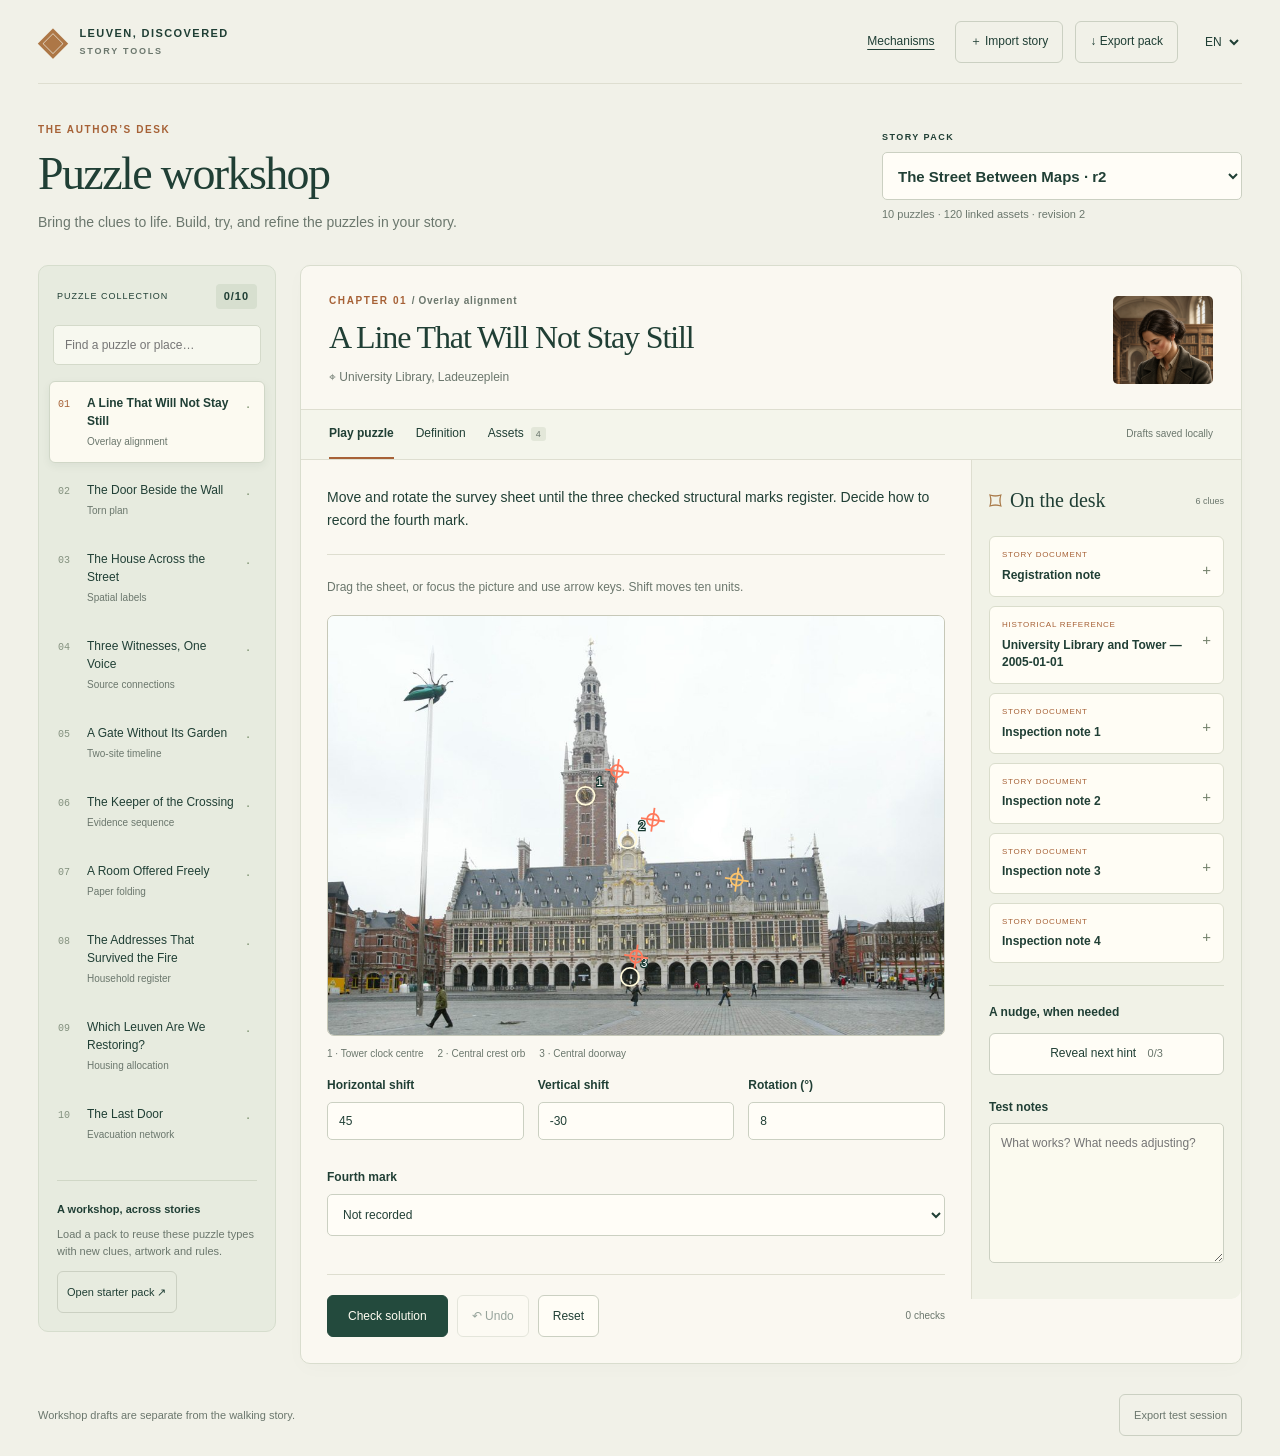
==== puzzle-workshop/index.html @ db6e12fe "Add free-position Phaser tabletop comparison for Chapter 2" ====
<!doctype html>
<html lang="en"><head><meta charset="utf-8"><meta name="viewport" content="width=device-width,initial-scale=1"><meta name="theme-color" content="#234a3d"><meta name="description" content="Build, play and refine story puzzles. Explore ten Leuven chapters from The Street Between Maps or import a pack for another story."><title>Puzzle Workshop · Leuven, Discovered</title><style>body{margin:0;background:#f1f1e8}</style>  <script type="module" crossorigin src="./assets/index-6YPJhDMV.js"></script>
  <link rel="stylesheet" crossorigin href="./assets/index-CeTyduey.css">
</head><body><div id="root"></div></body></html>
---- puzzle-workshop/assets/index-CeTyduey.css ----
.pw-app .pw-art-desk{color:#e7dcc0;background-color:#201a12;background-position:50%;background-size:cover;border:1px solid #5b4931;border-radius:4px;padding:30px 34px 20px;overflow:hidden;box-shadow:inset 0 0 100px #08070477,0 18px 50px #0003}.pw-art-desk .pw-desk-heading{justify-content:space-between;align-items:center;gap:20px;padding-left:45px;display:flex}.pw-desk-heading p{letter-spacing:.22em;color:#c9aa72;margin-bottom:8px;font:9px/1.5 Arial,sans-serif}.pw-app .pw-desk-heading h3{letter-spacing:-.02em;color:#f4e7c9;margin:0;font:400 28px/1.2 Georgia,serif}.pw-desk-heading>span{color:#ad9e81;text-align:right;font-size:10px;font-style:italic}.pw-app .pw-desk-description{color:#c8bba0;max-width:620px;margin:13px 0 0 45px;font:italic 14px/1.7 Georgia,serif}.pw-art-desk .pw-paper-stage{touch-action:none;-webkit-user-select:none;user-select:none;width:100%;margin:0;overflow:visible}.pw-paper-object,.pw-paper-river{cursor:grab;touch-action:none;outline:none}.pw-paper-object[data-moving=true]{cursor:grabbing}.pw-paper-turn{transform-origin:0 0;pointer-events:none;transition:transform .28s cubic-bezier(.2,.8,.3,1)}.pw-paper-focus{fill:#0000;stroke:#0000;stroke-width:1.3px;pointer-events:all}.pw-paper-object:focus-visible .pw-paper-focus,.pw-paper-river:focus-visible .pw-paper-focus{stroke:#e9ce90;stroke-dasharray:3 6}.pw-paper-grip{pointer-events:none}.pw-paper-grip circle{fill:#2a2115;stroke:#c5a46a;stroke-width:1.5px}.pw-paper-grip path{stroke:#d7bd8b;stroke-width:1.2px}.pw-river-rests text{fill:#bbac8e;opacity:.48;font:italic 14px Georgia,serif}.pw-ink-reveal>polyline:nth-child(2){stroke-dasharray:1;animation:1.2s ease-out both pw-follow-ink}@keyframes pw-follow-ink{0%{stroke-dashoffset:1px}to{stroke-dashoffset:0}}.pw-paper-tools{border-top:1px solid #bca57033;justify-content:space-between;align-items:center;gap:20px;padding-top:20px;display:flex}.pw-selected-fragment>span{color:#f1dfb8;font:18px Georgia,serif}.pw-art-desk .pw-selected-fragment small{color:#b4a68b;margin-top:5px;font-size:11px;display:block}.pw-paper-buttons{gap:10px;display:flex}.pw-app .pw-art-desk button{color:#ead9b7;background:linear-gradient(#473b28,#2c251b);border:1px solid #82683f;border-radius:3px;min-height:44px;padding:9px 17px;font-size:13px;box-shadow:0 3px 8px #0005,inset 0 1px #d6bb7520}.pw-app .pw-art-desk button:hover:not(:disabled){background:linear-gradient(#655136,#3a2e1d);border-color:#c6a36a}.pw-app .pw-art-desk button[aria-pressed=true]{background:#79613b55;border-color:#bd9b61;box-shadow:inset 0 -2px #b79458}.pw-app .pw-art-desk button:disabled{opacity:.38}.pw-paper-buttons button{font-size:20px!important}.pw-paper-buttons span{margin-left:6px;font:12px Arial,sans-serif}.pw-river-tools{flex-wrap:wrap;align-items:center;gap:10px;padding-top:18px;display:flex}.pw-river-tools>span{color:#bcae91;margin-right:auto;font:italic 13px Georgia,serif}.pw-app .pw-river-tools button{box-shadow:none;background:#211a1170;font-size:11px}.pw-app .pw-desk-live{color:#c4b494;min-height:20px;margin:16px 0 0;font:italic 12px/1.6 Georgia,serif}.pw-paper-help{color:#bba987;margin-top:10px;font-size:10px}.pw-paper-help summary{text-underline-offset:4px;text-decoration:underline;display:inline-block}.pw-paper-help p{max-width:700px;margin-top:14px;font:12px/1.8 Arial,sans-serif}.pw-scene-toolbar{align-items:center;gap:10px;max-width:1400px;margin:20px auto 12px;display:flex}.pw-scene-toolbar>span{color:var(--muted);margin-right:auto;font-size:11px}.pw-scene-toolbar>button{font-size:12px!important}.pw-app.pw-cinematic{--ink:#e9dfc8;--forest:#a38b59;--paper:#211e18;--line:#4b4435;--muted:#a69c87;--copper:#c4a46d;--lightningcss-light: ;--lightningcss-dark:initial;color-scheme:dark;background:radial-gradient(at 50% 15%,#353024,#1b1915 75%);padding:0 38px 35px}.pw-cinematic .pw-top{border-color:#76644555;max-width:1400px;min-height:70px}.pw-cinematic .pw-brand{color:#e7d8b6}.pw-cinematic .pw-brand small{color:#9c9076}.pw-cinematic .pw-top nav>button{display:none}.pw-cinematic .pw-top select{color:#e4d6b7;background:#28241d}.pw-cinematic .pw-top option{color:#eee1c4;background:#28241d}.pw-cinematic .pw-intro{display:none}.pw-cinematic .pw-scene-toolbar{margin-top:20px}.pw-cinematic .pw-scene-toolbar button{color:#e2d1b0;background:#30291e;border-color:#6d5d41}.pw-cinematic .pw-layout{max-width:1400px;display:block}.pw-cinematic .pw-library{display:none}.pw-cinematic.pw-collection-open .pw-library{background:#29261e;border-color:#514731;margin-bottom:20px;display:block}.pw-cinematic.pw-collection-open .pw-library nav{grid-template-columns:repeat(5,minmax(0,1fr))}.pw-cinematic .pw-library-foot,.pw-cinematic .pw-library-head,.pw-cinematic .pw-search{display:none}.pw-cinematic .pw-puzzle-link[aria-current=step]{color:#f6e9ca;background:#615333;border-color:#a48950}.pw-cinematic .pw-puzzle-link small{color:#b0a68f}.pw-cinematic .pw-workspace{box-shadow:none;background:0 0;border:0}.pw-cinematic .pw-puzzle-heading{max-width:100%;padding:17px 0 23px}.pw-cinematic .pw-puzzle-heading h2{color:#efe4cb;font-size:42px}.pw-cinematic .pw-cover{box-shadow:0 3px 15px #0006}.pw-cinematic .pw-tabs{background:0 0;border-top:0;gap:25px;margin-bottom:24px;padding:0}.pw-cinematic .pw-tabs button{color:#b6a98c;min-height:39px;font-size:11px}.pw-cinematic .pw-tabs button[aria-selected=true]{color:#e9d9b6}.pw-cinematic .pw-tabs small{color:#c3b590;background:#4c432e}.pw-cinematic .pw-play-layout{display:block}.pw-cinematic .pw-board-wrap{padding:0}.pw-cinematic .pw-objective{color:#c4b79a;border:0;max-width:850px;margin-bottom:22px;padding:0;font:italic 15px/1.6 Georgia,serif}.pw-cinematic .pw-evidence{background:#26221b;border:1px solid #514632;border-radius:4px;grid-template-columns:repeat(3,minmax(0,1fr));gap:12px;margin-top:28px;padding:24px;display:grid}.pw-cinematic .pw-evidence-title{grid-column:1/-1}.pw-cinematic .pw-evidence-card{color:#3b3021;background:#d7c59e;border-color:#857454;border-radius:2px;align-self:start;margin:0;padding:17px}.pw-cinematic .pw-evidence-type{color:#765938}.pw-cinematic .pw-evidence-card>small,.pw-cinematic .pw-evidence-card summary:after{color:#675c44}.pw-cinematic .pw-evidence-card p{font-family:Georgia,serif;font-size:14px}.pw-cinematic .pw-evidence-card button{color:#483a25;background:#e6d5ae;border-color:#9b885f}.pw-cinematic .pw-hints{border:1px solid #514632;margin:0;padding:16px}.pw-cinematic .pw-hints button,.pw-cinematic .pw-controls button{color:#e9d9b5;background:#3e3425;border-color:#8d744a}.pw-cinematic .pw-controls .pw-primary{color:#211c12;background:linear-gradient(#c6ad77,#9a7a43);border-color:#c5a66d;font-family:Georgia,serif;font-size:17px}.pw-cinematic .pw-notes{margin:0}.pw-cinematic .pw-notes textarea{color:#d7c9ac;background:#1e1c17;border-color:#514632}.pw-cinematic .pw-feedback{color:#e8dfbf;background:#343e2b;border-color:#6e7750}.pw-cinematic .pw-feedback[data-ok=false]{color:#ead2a6;background:#463221;border-color:#93734a}.pw-cinematic .pw-result-art{color:#c7b590;border-color:#514632}.pw-cinematic .pw-result-art img{max-width:900px;margin:15px auto}.pw-cinematic .pw-controls{border-color:#514632}.pw-cinematic .pw-footer{max-width:1400px}.pw-cinematic .pw-footer button{color:#b7a98b;border-color:#514632}.pw-cinematic .pw-notice{color:#e2cfa8;background:#352c1f;border-color:#8d744a}@media (width>=1500px){.pw-cinematic .pw-art-desk{padding-inline:65px}.pw-cinematic .pw-paper-stage{max-height:620px}.pw-cinematic .pw-layout{max-width:1300px}}@media (width<=760px){.pw-app.pw-cinematic{padding:0 14px 22px}.pw-cinematic .pw-top{padding:15px 0}.pw-cinematic .pw-puzzle-heading h2{font-size:31px}.pw-cinematic .pw-puzzle-heading{padding-top:10px}.pw-cinematic .pw-tabs{gap:24px;margin-bottom:18px}.pw-cinematic .pw-scene-toolbar{flex-wrap:wrap;margin-top:15px}.pw-scene-toolbar>span{width:100%;margin-bottom:3px}.pw-app .pw-art-desk{margin-inline:-5px;padding:20px 12px 17px}.pw-art-desk .pw-desk-heading{padding-left:14px;display:block}.pw-app .pw-desk-heading h3{font-size:23px}.pw-desk-heading>span{display:none}.pw-app .pw-desk-description{margin-left:14px;font-size:12px}.pw-art-desk .pw-paper-stage{width:calc(100% + 20px);max-width:none;min-height:210px;margin-left:-10px}.pw-paper-tools{flex-direction:column;align-items:flex-start;gap:13px;padding:16px 7px 0}.pw-paper-buttons{width:100%}.pw-paper-buttons button{flex:1;padding-inline:9px!important}.pw-river-tools{gap:8px;padding-inline:7px}.pw-river-tools>span{flex-basis:100%}.pw-app .pw-river-tools button{flex:1;min-height:44px;padding:8px;font-size:10px}.pw-app .pw-desk-live,.pw-paper-help{margin-left:7px;margin-right:7px}.pw-cinematic .pw-evidence{grid-template-columns:1fr;padding:16px}.pw-cinematic .pw-collection-open .pw-library nav,.pw-cinematic.pw-collection-open .pw-library nav{grid-template-columns:1fr 1fr;display:grid}.pw-cinematic .pw-puzzle-link{min-height:78px}.pw-cinematic .pw-cover{flex-basis:67px;width:67px}.pw-cinematic .pw-controls .pw-primary{flex:1}.pw-cinematic .pw-objective{font-size:13px}.pw-paper-help p{font-size:12px}}@media (prefers-reduced-motion:reduce){.pw-paper-turn{transition:none}.pw-ink-reveal>polyline:nth-child(2){animation:none}}.pw-app .pw-paper-object:focus-visible,.pw-app .pw-paper-river:focus-visible{outline:none}.pw-paper-object[data-moving=true]>.pw-paper-turn{opacity:0}.pw-paper-object[data-moving=true]>.pw-paper-focus{stroke:#0000}.pw-cinematic .pw-top{min-height:60px}.pw-cinematic .pw-scene-toolbar{margin:12px auto 5px}.pw-cinematic .pw-puzzle-heading{padding:10px 0 16px}.pw-cinematic .pw-puzzle-heading h2{margin-bottom:7px;font-size:36px}.pw-cinematic .pw-tabs,.pw-cinematic .pw-objective{margin-bottom:16px}.pw-cinematic .pw-puzzle-heading .pw-eyebrow{margin-bottom:6px}@media (width<=760px){.pw-cinematic .pw-puzzle-heading h2{font-size:29px}.pw-cinematic .pw-scene-toolbar>span{font-size:9px}}.pw-cinematic .pw-tabs>button:hover:not(:disabled){color:#f2dfb3;background:#3d3524}.pw-app .pw-art-desk .pw-inspect-paper{box-shadow:none;color:#d1bd91;text-underline-offset:4px;background:0 0;border:0;min-height:36px;margin-top:9px;padding:6px 0;font-size:11px;text-decoration:underline}.pw-app.pw-cinematic .pw-lightbox{color:#382f21}.pw-cinematic .pw-lightbox small{color:#75654b}.pw-cinematic .pw-lightbox button{color:#382f21;border-color:#a28d67}.pw-cinematic .pw-notice button{color:#342b1d;background:#dfcba5}.pw-engine-comparison{color:#e4d3b0;background:#322b20;border:1px solid #736044;border-radius:4px;justify-content:space-between;align-items:center;gap:16px;margin:0 0 18px;padding:12px 16px;display:flex}.pw-engine-comparison p{margin:0;font-size:12px}.pw-engine-comparison small{color:#b5a587;margin-top:4px;font-size:10px;display:block}.pw-engine-comparison>div:last-child{flex-shrink:0;gap:6px;display:flex}.pw-app .pw-engine-comparison button{color:#dfcfaf;background:#261f17;border-color:#776343;min-height:42px;font-size:12px}.pw-app .pw-engine-comparison button[aria-pressed=true]{color:#211b11;background:#b79a63;border-color:#e3c795}.pw-phaser-desk{color:#e9d9b8;background:#241d16;border:1px solid #6f5737;border-radius:5px;overflow:hidden;box-shadow:0 18px 45px #0003}.pw-phaser-heading{background:linear-gradient(120deg,#3a2f21,#241d16);justify-content:space-between;align-items:center;gap:20px;padding:25px 27px 20px;display:flex}.pw-phaser-heading p{letter-spacing:.18em;color:#cbb079;margin:0 0 7px;font:10px/1.5 Arial,sans-serif}.pw-app .pw-phaser-heading h3{color:#f1e3c6;margin:0 0 8px;font:28px/1.2 Georgia,serif}.pw-phaser-heading span{color:#c2b08f;font:italic 13px/1.5 Georgia,serif}.pw-phaser-heading>small{color:#bdad8d;text-align:right;font-size:10px}.pw-phaser-view-tools{background:#1d1813;border-top:1px solid #705a343f;align-items:center;gap:6px;padding:9px 18px;display:flex}.pw-phaser-view-tools>span{color:#b6a484;margin-right:auto;font-size:11px}.pw-app .pw-phaser-desk button{color:#ecdcba;cursor:pointer;background:linear-gradient(#473a27,#2c241a);border:1px solid #80663e;border-radius:3px;min-height:42px;padding:8px 13px;font-size:12px}.pw-app .pw-phaser-desk button:hover:not(:disabled){background:#695237;border-color:#c6a371}.pw-app .pw-phaser-desk button:disabled{opacity:.38;cursor:default}.pw-app .pw-phaser-desk button[aria-pressed=true]{color:#fff0cb;background:#80633d;border-color:#d3b47c}.pw-app .pw-phaser-desk button:focus-visible{outline-offset:3px;outline:2px solid #e6c889}.pw-phaser-viewport{background:#241d15;position:relative}.pw-phaser-canvas{touch-action:none;overscroll-behavior:contain;width:100%;height:clamp(380px,48vw,640px)}.pw-phaser-canvas canvas{touch-action:none;max-width:100%;display:block}.pw-phaser-canvas canvas:focus-visible{outline-offset:-3px;outline:2px solid #d6b777}.pw-phaser-loading{color:#eddfc2;text-align:center;background:#241d15dd;flex-direction:column;justify-content:center;align-items:center;gap:15px;margin:0;padding:25px;font:18px Georgia,serif;display:flex;position:absolute;inset:0}.pw-phaser-selection{background:#1d1813;border-top:1px solid #8d71402f;flex-wrap:wrap;gap:7px;padding:14px 23px;display:flex}.pw-app .pw-phaser-selection button{background:#30271b;min-height:36px;padding:6px 14px;font-size:11px}.pw-phaser-object-tools{justify-content:space-between;align-items:center;gap:18px;padding:17px 23px 0;display:flex}.pw-phaser-object-tools strong{font:18px Georgia,serif}.pw-phaser-object-tools small{color:#c2b18f;margin-top:6px;font-size:11px;display:block}.pw-phaser-buttons{flex-wrap:wrap;justify-content:flex-end;gap:7px;display:flex}.pw-phaser-notice{color:#c9b895;min-height:22px;margin:15px 23px;font:italic 13px/1.6 Georgia,serif}.pw-app .pw-phaser-controls{border-top:1px solid #6c5637;margin:0;padding:18px 23px}.pw-app .pw-phaser-desk .pw-primary{color:#211b12;background:linear-gradient(#c6ad77,#9a7a43);border-color:#d3b47c;font:16px Georgia,serif}.pw-phaser-controls small{color:#c2b18f}.pw-phaser-desk .pw-feedback,.pw-phaser-desk .pw-notice{color:#efdfbf;background:#3b3020;border-color:#8d744a;margin:15px 23px}.pw-phaser-desk .pw-feedback[data-ok=true]{color:#e7e2be;background:#333d29;border-color:#71805a}.pw-phaser-help{color:#bba987;padding:0 23px 19px;font-size:11px}.pw-phaser-help summary{cursor:pointer;text-underline-offset:4px;padding:8px 0;text-decoration:underline}.pw-phaser-help p{max-width:850px;font:12px/1.8 Arial,sans-serif}.pw-phaser-help>div{flex-wrap:wrap;gap:8px;display:flex}@media (width<=760px){.pw-engine-comparison{flex-direction:column;align-items:stretch;gap:10px;padding:12px}.pw-engine-comparison>div:last-child{grid-template-columns:1fr 1fr;display:grid}.pw-phaser-heading{padding:19px 17px;display:block}.pw-app .pw-phaser-heading h3{font-size:25px}.pw-phaser-heading>small{text-align:left;margin-top:12px;display:block}.pw-phaser-view-tools{flex-wrap:wrap;padding:9px 12px}.pw-phaser-view-tools>span{width:100%;margin:0 0 2px}.pw-phaser-view-tools>button:first-of-type{margin-right:auto}.pw-phaser-canvas{height:430px;min-height:310px;max-height:62svh}.pw-phaser-selection{grid-template-columns:repeat(4,1fr);gap:5px;padding:12px;display:grid}.pw-app .pw-phaser-selection button{min-height:42px;padding:6px 3px;font-size:10px}.pw-phaser-object-tools{padding:15px 14px 0;display:block}.pw-phaser-buttons{grid-template-columns:repeat(3,1fr);justify-content:flex-start;margin-top:14px;display:grid}.pw-app .pw-phaser-buttons button{min-height:46px;padding:8px 5px;font-size:11px}.pw-phaser-notice{margin:15px 14px;font-size:12px}.pw-app .pw-phaser-controls{flex-wrap:wrap;gap:8px;padding:15px 14px}.pw-phaser-controls .pw-primary{flex-basis:100%!important}.pw-phaser-help{padding:0 14px 17px}.pw-phaser-desk .pw-feedback,.pw-phaser-desk .pw-notice{margin:14px}.pw-phaser-controls small{width:100%}}@media (width>=761px){.pw-app .pw-phaser-canvas{aspect-ratio:1600/1050;height:auto}}.pw-app{--ink:#203f35;--forest:#234a3d;--paper:#faf8f1;--line:#deded0;--muted:#6b776d;--copper:#a66136;min-height:100vh;color:var(--ink);--lightningcss-light:initial;--lightningcss-dark: ;color-scheme:light;background:#f1f1e8;padding:0 38px 20px;font:15px/1.55 Arial,Helvetica,sans-serif}.pw-app *{box-sizing:border-box}.pw-app h1,.pw-app h2,.pw-app h3,.pw-app h4,.pw-app p{margin-top:0}.pw-app h1,.pw-app h2{letter-spacing:-.035em;font-family:Georgia,Times New Roman,serif;font-weight:400}.pw-app h1{margin-bottom:12px;font-size:46px;line-height:1.12}.pw-app h2{margin-bottom:12px;font-size:32px;line-height:1.15}.pw-app h3{margin-bottom:12px;font-size:17px;line-height:1.35}.pw-app h4{margin-bottom:6px;font-size:14px;line-height:1.45}.pw-app a{color:inherit;text-underline-offset:4px;text-decoration:underline}.pw-app button,.pw-app select,.pw-app input,.pw-app textarea{font:inherit;color:inherit}.pw-app button,.pw-app select{min-height:42px}.pw-app button{cursor:pointer;background:#fffdf6;border:1px solid #cbd0c2;border-radius:6px;padding:9px 14px;transition:background .15s,border-color .15s}.pw-app button:hover:not(:disabled){background:#e6ecdf;border-color:#5c7c64}.pw-app button:disabled{opacity:.45;cursor:not-allowed}.pw-app button[aria-pressed=true]{background:#e3eadb;border-color:#47694b;box-shadow:inset 0 0 0 1px #47694b}.pw-app :focus-visible{outline-offset:3px;outline:3px solid #b2703e}.pw-app select,.pw-app input,.pw-app textarea{background:#fffdf7;border:1px solid #cbd0c2;border-radius:5px;max-width:100%;padding:9px 11px}.pw-app select{text-overflow:ellipsis;width:100%}.pw-app input[type=checkbox]{width:19px;height:19px;accent-color:var(--forest);flex-shrink:0}.pw-app img{max-width:100%}.pw-app small{color:var(--muted);font-size:11px;line-height:1.6}.pw-app button.pw-primary{background:var(--forest);border-color:var(--forest);color:#fffdf2;padding:11px 20px}.pw-app button.pw-primary:hover:not(:disabled){background:#38624b}.pw-app details>summary{cursor:pointer}.pw-app fieldset{min-width:0}.pw-app svg{width:100%;height:auto;display:block}.pw-app .pw-sr-only{clip:rect(0,0,0,0);white-space:nowrap;border:0;width:1px;height:1px;margin:-1px;padding:0;position:absolute;overflow:hidden}.pw-top{border-bottom:1px solid var(--line);justify-content:space-between;align-items:center;gap:24px;max-width:1760px;min-height:84px;margin:auto;display:flex}.pw-brand{letter-spacing:.13em;align-items:center;gap:12px;font-size:11px;font-weight:700;display:flex;text-decoration:none!important}.pw-brand>span{color:#ad7746;font-size:37px;line-height:1}.pw-brand small{letter-spacing:.2em;margin-top:2px;font-size:9px;display:block}.pw-top nav{align-items:center;gap:12px;font-size:12px;display:flex}.pw-top nav>a{margin-right:8px}.pw-top button{background:0 0;font-size:12px}.pw-language{max-width:76px}.pw-language select{background:0 0;border:0;padding-right:4px}.pw-intro{justify-content:space-between;align-items:center;gap:38px;max-width:1760px;margin:auto;padding:38px 0 32px;display:flex}.pw-intro>div:first-child{max-width:640px}.pw-intro p:last-child{color:var(--muted);margin-bottom:0;font-size:14px}.pw-eyebrow{letter-spacing:.16em;margin-bottom:10px;font-weight:700;line-height:1.6;color:var(--copper)!important;font-size:10px!important}.pw-eyebrow span{color:var(--muted);letter-spacing:.07em}.pw-story-select{flex-shrink:0;width:360px;max-width:100%}.pw-story-select label{letter-spacing:.16em;margin-bottom:7px;font-size:9px;font-weight:700;display:block}.pw-story-select select{min-height:48px;font-weight:600}.pw-story-select small{margin-top:6px;display:block}.pw-layout{grid-template-columns:238px minmax(0,1fr);align-items:start;gap:24px;max-width:1760px;margin:auto;display:grid}.pw-library{background:#e7ebdf;border:1px solid #d6ddcd;border-radius:10px;padding:18px 10px}.pw-library-head{letter-spacing:.11em;justify-content:space-between;align-items:center;padding:0 8px;font-size:9px;display:flex}.pw-library-head strong{background:#d7dfcf;border-radius:4px;padding:4px 8px;font-size:11px}.pw-search{margin:16px 4px;display:block}.pw-search input{background:#f7f8ef;border-color:#d4daca;width:100%;min-height:40px;font-size:12px}.pw-library nav{gap:5px;display:grid}.pw-app .pw-puzzle-link{text-align:left;background:0 0;border-color:#0000;grid-template-columns:22px minmax(0,1fr) 10px;align-items:start;gap:7px;width:100%;padding:12px 8px;display:grid}.pw-puzzle-link strong{font-size:12px;font-weight:500;line-height:1.5;display:block}.pw-puzzle-link small{margin-top:4px;font-size:10px;display:block}.pw-puzzle-link .pw-number{color:#84917f;padding-top:3px;font-family:monospace;font-size:10px}.pw-app .pw-puzzle-link[aria-current=step]{background:#fcfaf1;border-color:#d0d7c7;box-shadow:0 3px 8px #203d3010}.pw-puzzle-link[aria-current=step] strong{font-weight:700}.pw-puzzle-link[aria-current=step] .pw-number{color:var(--copper)}.pw-status-dot{color:#809573}.pw-status-dot[data-passed=true]{color:#38734a;font-size:14px}.pw-library-foot{border-top:1px solid #d0d7c6;margin:24px 8px 0;padding-top:20px;font-size:11px}.pw-library-foot strong{font-size:11px}.pw-library-foot p{color:var(--muted);margin-top:8px}.pw-library-foot button{background:0 0;padding:7px 9px;font-size:11px}.pw-workspace{background:var(--paper);border:1px solid #d9ddce;border-radius:10px;min-width:0;box-shadow:0 5px 20px #203d3005}.pw-puzzle-heading{justify-content:space-between;align-items:center;gap:22px;padding:27px 28px 22px;display:flex}.pw-location{color:var(--muted);margin-bottom:0;font-size:12px}.pw-app .pw-cover{border:0;border-radius:7px;flex-shrink:0;width:100px;height:88px;padding:0;overflow:hidden}.pw-cover img{object-fit:cover;width:100%;height:100%}.pw-tabs{border-block:1px solid var(--line);background:#f4f5eb;align-items:center;gap:22px;padding:0 28px;display:flex}.pw-app .pw-tabs>button{white-space:nowrap;background:0 0;border:0;border-bottom:2px solid #0000;border-radius:0;min-height:49px;padding:12px 0;font-size:12px}.pw-tabs>button[aria-selected=true]{border-bottom-color:var(--copper);font-weight:700}.pw-tabs small{background:#e3e7d9;border-radius:3px;margin-left:7px;padding:2px 5px;font-size:9px}.pw-save-state{color:var(--muted);margin-left:auto;font-size:10px}.pw-play-layout{grid-template-columns:minmax(0,1fr) 270px;align-items:start;display:grid}.pw-board-wrap{min-width:0;padding:26px}.pw-objective{border-bottom:1px solid var(--line);margin-bottom:22px;padding-bottom:21px;font-size:14px;line-height:1.7}.pw-board-fieldset{border:0;margin:0;padding:0}.pw-evidence{border-left:1px solid var(--line);background:#f1f2e7;border-bottom-right-radius:10px;min-width:0;padding:22px 17px}.pw-evidence-title{align-items:center;gap:8px;margin-bottom:16px;display:flex}.pw-evidence-title>span{color:#a97a49;font-size:25px}.pw-evidence-title h3{margin:0;font-family:Georgia,serif;font-size:20px;font-weight:400}.pw-evidence-title small{margin-left:auto;font-size:9px}.pw-evidence-card{overflow-wrap:anywhere;background:#fffdf5;border:1px solid #daddcc;border-radius:6px;margin-bottom:9px;padding:12px}.pw-evidence-card summary{padding-right:16px;list-style:none;position:relative}.pw-evidence-card summary:after{content:"+";color:#75836d;position:absolute;top:9px;right:0}.pw-evidence-card[open] summary:after{content:"−"}.pw-evidence-card summary::-webkit-details-marker{display:none}.pw-evidence-type{letter-spacing:.09em;color:var(--copper);margin-bottom:5px;font-size:8px;display:block}.pw-evidence-card summary strong{font-size:12px;font-weight:600;line-height:1.45;display:block}.pw-evidence-card p{margin:15px 0;font-size:12px;line-height:1.75}.pw-evidence-card>small,.pw-evidence-card>a{margin-top:10px;font-size:10px;display:block}.pw-evidence-card>button:not(.pw-image){min-height:36px;margin-top:12px;padding:6px 10px;font-size:10px}.pw-evidence-card .pw-image img{object-fit:contain;max-height:200px}.pw-hints{border-top:1px solid #d4d9c7;margin-top:22px;padding-top:18px}.pw-hints h3{font-size:12px}.pw-hints p{font-size:12px;line-height:1.75}.pw-hints button{width:100%;font-size:12px}.pw-hints small{margin-left:8px}.pw-field{flex-direction:column;gap:7px;min-width:0;margin:14px 0;font-size:12px;display:flex}.pw-field>span{font-weight:600}.pw-field input{width:100%}.pw-field textarea{resize:vertical;width:100%;min-height:140px}.pw-notes{margin-top:23px}.pw-notes textarea{background:#fbfaef;font-size:12px;line-height:1.7}.pw-check{cursor:pointer;align-items:flex-start;gap:10px;margin:16px 0;font-size:13px;line-height:1.6;display:flex}.pw-check input{margin-top:1px}.pw-three{grid-template-columns:repeat(3,minmax(0,1fr));gap:14px;display:grid}.pw-two{grid-template-columns:repeat(2,minmax(0,1fr));gap:16px;display:grid}.pw-instruction{color:var(--muted);margin:12px 0 17px;line-height:1.7;font-size:12px!important}.pw-app .pw-image{text-align:left;background:0 0;border:0;border-radius:5px;width:100%;min-height:0;padding:0;display:block;overflow:hidden}.pw-image img{width:100%;height:auto;display:block}.pw-image:hover img{filter:brightness(1.025)}.pw-missing{background:#eee8d9;justify-content:center;align-items:center;min-height:130px;padding:18px;font-size:12px;display:flex}.pw-survey{touch-action:none;cursor:grab;border:1px solid #c6c8b8;border-radius:7px}.pw-survey:active{cursor:grabbing}.pw-legend{color:var(--muted);flex-wrap:wrap;gap:8px 14px;margin-top:10px;font-size:10px;display:flex}.pw-controls{border-top:1px solid var(--line);flex-wrap:wrap;align-items:center;gap:9px;margin-top:24px;padding-top:20px;display:flex}.pw-controls>button{font-size:12px}.pw-controls>small{margin-left:auto;font-size:10px}.pw-feedback{background:#fbf0dd;border:1px solid #dfc297;border-left:3px solid #b78646;border-radius:5px;margin-top:20px;padding:14px 17px;font-size:12px;line-height:1.7}.pw-feedback[data-ok=true]{background:#eaf0e1;border-color:#bccbb0 #bccbb0 #bccbb0 #5b8058}.pw-feedback p{margin:6px 0 0}.pw-notice{overflow-wrap:anywhere;background:#fff5df;border:1px solid #deccaa;border-radius:7px;align-items:center;gap:10px;max-width:1760px;margin:0 auto 18px;padding:13px 18px;font-size:12px;display:flex}.pw-notice>span{flex:1}.pw-notice>button{flex-shrink:0;font-size:11px}.pw-board-wrap .pw-notice{flex-wrap:wrap;margin-top:15px}.pw-pinned{grid-template-columns:repeat(auto-fit,minmax(170px,1fr));gap:12px;margin-bottom:22px;display:grid}.pw-pinned article{background:#f4eddb;border:1px solid #ded1ae;border-radius:5px;padding:12px;font-size:12px}.pw-pinned article>div{justify-content:space-between;align-items:start;gap:8px;display:flex}.pw-pinned article>div>button{background:0 0;border:0;min-width:25px;min-height:25px;padding:0}.pw-pinned p{margin:10px 0;line-height:1.7}.pw-pinned .pw-image img{object-fit:contain;max-height:120px}.pw-result-art{border:1px solid var(--line);border-radius:6px;margin-top:20px;padding:14px;font-size:12px}.pw-result-art .pw-image{margin-top:12px}.pw-result-art p{margin:12px 0}.pw-assembly{background:#e9e2cd;border:1px solid #cec9b4;border-radius:7px;gap:3px;margin:20px 0;padding:12px;display:grid}.pw-piece{text-align:center;flex-direction:column;gap:7px;min-width:0;display:flex}.pw-piece>button:first-child{background:#fbf1d4;border:2px solid #0000;border-radius:4px;padding:0;overflow:hidden}.pw-piece[data-selected=true]>button:first-child{border-color:#b36d3b;box-shadow:0 0 0 2px #b36d3b}.pw-piece>span{color:#696651;font-size:10px}.pw-piece>button:last-child{min-height:35px;padding:6px;font-size:11px}.pw-water-side{color:#456e70;background:#e4eff0;border:2px solid #b4d0cf;border-radius:5px;justify-content:center;align-items:center;gap:12px;padding:9px;font-size:12px;display:flex}.pw-water-side>span{font-size:26px;line-height:1}.pw-water-side[data-side=top]{border-top:6px solid #75a9b3}.pw-water-side[data-side=bottom]{border-bottom:6px solid #75a9b3}.pw-chips{flex-wrap:wrap;gap:8px;margin:14px 0 20px;display:flex}.pw-chips button{font-size:12px}.pw-plan{border:1px solid #dad6c6;border-radius:7px;position:relative;overflow:hidden}.pw-plan>img{width:100%;display:block}.pw-app .pw-plan-slot{background:#fff9e9;border:1px solid #9a9f7b;border-radius:3px;width:24%;min-height:35px;padding:5px;font-size:clamp(9px,1vw,12px);line-height:1.4;position:absolute;transform:translate(-50%,-50%)}.pw-lineage{background:#f0f1e3;border:1px solid #d1d6c1;border-radius:7px;margin:20px 0}.pw-connections{margin:20px 0;padding:0;list-style:none}.pw-connections li{border-bottom:1px solid var(--line);align-items:center;gap:12px;padding:12px 0;font-size:12px;display:flex}.pw-connections li>span{flex:1}.pw-connections strong{color:var(--copper);padding:0 5px}.pw-connections small{margin-top:3px;display:block}.pw-connections button{padding:4px 12px}.pw-object-card{border:1px solid var(--line);background:#fffdf6;border-radius:6px;min-width:0;padding:13px}.pw-object-card .pw-image{aspect-ratio:1.25;margin-bottom:16px}.pw-object-card .pw-image img{object-fit:cover;width:100%;height:100%}.pw-object-card h3{font-size:14px}.pw-sequence{flex-direction:column;gap:11px;margin:20px 0;padding:0;list-style:none;display:flex}.pw-sequence li{background:#fffdf6;border:1px solid #d6d7c5;border-radius:7px;align-items:center;gap:13px;padding:13px;display:flex}.pw-step{color:#a37547;text-align:center;flex-shrink:0;width:17px;font:21px Georgia,serif}.pw-sequence-copy{flex:1;min-width:0}.pw-sequence h3{margin:0 0 6px;font-size:13px}.pw-sequence p{color:#6a7469;margin:0;font-size:11px;line-height:1.7}.pw-app .pw-card-thumb{flex-shrink:0;width:70px}.pw-card-thumb img{object-fit:contain;max-height:120px}.pw-order-controls{flex-direction:column;gap:5px;display:flex}.pw-order-controls button{min-width:36px;min-height:34px;padding:5px 9px}.pw-fold{background:#f6efdc;border:1px solid #d7d2bf;border-radius:6px;max-height:520px}.pw-scenario{background:#eaf0e3;border:1px solid #d3dfc8;border-radius:6px;margin-bottom:20px;padding:12px 15px}.pw-scenario .pw-field{margin:0 0 7px}.pw-scenario>span{color:var(--muted);font-size:10px}.pw-scenario-note{background:#f1ecd9;border-left:3px solid #a77a49;padding:12px 15px;font-size:12px}.pw-counter{flex-wrap:wrap;align-items:baseline;gap:7px;margin:15px 0;font-size:12px;display:flex}.pw-counter>strong{color:#315945;font:27px Georgia,serif}.pw-counter>span{color:#6f7a6a;margin-left:auto}.pw-group-strip{grid-template-columns:repeat(3,minmax(0,1fr));gap:8px;margin:20px 0;display:grid}.pw-group-strip article{text-align:center;background:#f0f1e6;border:1px solid #dce0cc;border-radius:5px;flex-direction:column;align-items:center;gap:5px;padding:9px;display:flex}.pw-group-strip strong{font-size:10px}.pw-group-strip span{font-size:12px}.pw-app .pw-token{flex-shrink:0;width:60px}.pw-token img{object-fit:contain;width:100%;height:45px}.pw-resident{border-bottom:1px solid #e1e3d5;justify-content:space-between;align-items:center;gap:15px;padding:6px 0;display:flex}.pw-resident>div{flex:1}.pw-resident strong{font-size:12px;display:block}.pw-resident small{font-size:10px;display:block}.pw-resident .pw-field{width:45%;margin:7px 0}.pw-resident .pw-field>span{font-size:10px;font-weight:400}.pw-resident select{font-size:12px}.pw-allocation{grid-template-columns:1.1fr 1fr;gap:16px;margin-top:20px;display:grid}.pw-allocation h3{font-family:Georgia,serif;font-size:21px;font-weight:400}.pw-allocation-group,.pw-offer{overflow-wrap:anywhere;background:#fffdf6;border:1px solid #d5d8c6;border-radius:6px;margin-bottom:11px;padding:12px}.pw-group-title{align-items:center;gap:9px;display:flex}.pw-group-title .pw-token{width:45px}.pw-group-title h4{font-size:12px}.pw-group-title small{font-size:9px}.pw-access{color:#3e6244;background:#e2ecda;border-radius:3px;margin-top:6px;padding:3px 5px;font-size:9px;display:block}.pw-allocation .pw-check{font-size:10px}.pw-allocation select{font-size:11px}.pw-offer{background:#f0f2e5;font-size:11px}.pw-offer p{margin:8px 0}.pw-offer small{font-size:9px;display:block}.pw-offer[data-over=true]{background:#faeadd;border-color:#c88f69}.pw-offer .pw-counter strong{font-size:21px}.pw-network{background:radial-gradient(#bfcab780 1px,#0000 1px) 0 0/18px 18px;border:1px solid #d2dbc7;border-radius:8px}.pw-graph-node{cursor:pointer}.pw-graph-node[aria-disabled=true]{cursor:default;opacity:.5}.pw-graph-node:focus-visible{outline:none}.pw-graph-node:focus-visible rect{stroke:#b96d31;stroke-width:5px}.pw-cart-heading{border-top:1px solid var(--line);justify-content:space-between;padding-top:20px;display:flex;margin-top:30px!important}.pw-cart-heading span{color:var(--copper);font-family:Georgia,serif}.pw-cart{flex-wrap:wrap;gap:10px;margin:16px 0;display:flex}.pw-cart>button{background:#fffdf6;flex-direction:column;flex:1;justify-content:flex-end;align-items:center;gap:7px;min-width:100px;font-size:12px;display:flex}.pw-cart .pw-image{max-width:120px;height:100px}.pw-cart .pw-image img{object-fit:contain;width:100%;height:100%}.pw-cart>button>span{font-size:10px}.pw-item-symbol{color:#bb9867;font-size:40px!important}.pw-cart>button[aria-pressed=true]{background:#edf0db}.pw-definition,.pw-assets{padding:28px}.pw-definition-intro{color:#647260;max-width:790px;font-size:13px}.pw-definition-intro h3{color:var(--ink);font:25px Georgia,serif}.pw-code{white-space:pre;tab-size:2;height:540px;color:#30513b!important;background:#f0f2e8!important;font:12px/1.65 ui-monospace,Consolas,monospace!important}.pw-editor-error{white-space:pre-wrap;word-break:break-word;color:#783f24;background:#fae9dd;border-radius:5px;max-height:250px;padding:16px;font:12px/1.6 monospace;overflow:auto}.pw-author-tools{border-top:1px solid var(--line);margin-top:30px;padding-top:22px;font-size:13px}.pw-author-tools button{margin:0 9px 10px 0;font-size:12px}.pw-author-tools p{max-width:680px;color:var(--muted)}.pw-assets-heading{justify-content:space-between;align-items:center;gap:25px;display:flex}.pw-assets-heading>div{max-width:640px;font-size:13px}.pw-assets-heading>button{flex-shrink:0;font-size:12px}.pw-asset-grid{grid-template-columns:repeat(auto-fill,minmax(210px,1fr));gap:17px;margin-top:24px;display:grid}.pw-asset-grid>article{border:1px solid var(--line);overflow-wrap:anywhere;background:#fffdf5;border-radius:6px;padding:14px}.pw-asset-grid .pw-image{height:175px;margin-bottom:13px}.pw-asset-grid img{object-fit:contain;width:100%;height:100%}.pw-asset-grid h4{font-size:12px}.pw-asset-grid code{color:#6c7d64;overflow-wrap:anywhere;margin:8px 0;font-size:9px;display:block}.pw-asset-grid p{color:var(--muted);font-size:10px;line-height:1.7}.pw-asset-grid small{font-size:9px;display:block}.pw-asset-grid a{margin-top:9px;font-size:10px;display:block}.pw-footer{max-width:1760px;color:var(--muted);align-items:center;gap:20px;margin:30px auto 0;font-size:11px;display:flex}.pw-footer>span{flex:1}.pw-footer button{background:0 0;font-size:11px}.pw-app .pw-lightbox{width:94vw;max-width:min(1200px,94vw);max-height:94vh;color:var(--ink);background:#fdf9ee;border:1px solid #85927a;border-radius:10px;margin:auto;padding:25px;position:fixed;inset:0;overflow:auto;box-shadow:0 20px 100px #001b1555}.pw-lightbox::backdrop{background:#0b251dd6}.pw-lightbox>img{object-fit:contain;width:auto;max-width:100%;max-height:75vh;margin:12px auto 24px;display:block}.pw-lightbox>div{max-width:900px;margin:auto}.pw-lightbox h3{font-size:19px}.pw-lightbox p{font-size:13px}.pw-lightbox-close{z-index:1;margin-left:auto;display:block;position:sticky;top:0;background:#fffdf6!important}@media (width>=1700px){.pw-layout{grid-template-columns:265px minmax(0,1fr);gap:30px}.pw-play-layout{grid-template-columns:minmax(0,1fr) 320px}.pw-board-wrap{padding:32px}.pw-evidence{padding:27px}.pw-puzzle-link strong{font-size:13px}}@media (width<=1180px){.pw-app{padding-inline:22px}.pw-layout{grid-template-columns:205px minmax(0,1fr);gap:16px}.pw-play-layout{grid-template-columns:minmax(0,1fr)}.pw-evidence{border-left:0;border-top:1px solid var(--line);grid-template-columns:repeat(2,minmax(0,1fr));gap:10px;display:grid}.pw-evidence-title{grid-column:1/-1}.pw-evidence-card{align-self:start;margin:0}.pw-hints,.pw-notes{align-self:start}.pw-evidence-card[open]{grid-row:span 2}.pw-story-select{width:300px}.pw-save-state{font-size:9px}.pw-puzzle-heading{padding:24px}.pw-app .pw-cover{width:85px;height:85px}}@media (width<=760px){.pw-app{padding:0 14px 18px}.pw-top{flex-wrap:wrap;gap:12px;min-height:72px;padding:16px 0}.pw-brand{font-size:10px}.pw-top nav{flex-wrap:wrap;gap:7px}.pw-top nav>a{display:none}.pw-top button{padding:8px 11px;font-size:11px}.pw-intro{padding:27px 0 24px;display:block}.pw-app h1{font-size:37px}.pw-intro p:last-child{font-size:13px}.pw-story-select{width:100%;margin-top:22px}.pw-layout{display:block}.pw-library{margin-bottom:16px;padding:13px 10px}.pw-library-head{font-size:9px}.pw-search{margin:12px 4px}.pw-library nav{scroll-snap-type:x proximity;gap:7px;padding-bottom:5px;display:flex;overflow-x:auto}.pw-app .pw-puzzle-link{scroll-snap-align:start;flex:0 0 205px;min-height:91px;padding:10px}.pw-library-foot{display:none}.pw-puzzle-heading{gap:12px;padding:22px 18px 18px}.pw-app h2{font-size:28px}.pw-puzzle-heading .pw-eyebrow{font-size:8px!important}.pw-app .pw-cover{width:67px;height:77px}.pw-location{font-size:10px}.pw-tabs{gap:20px;padding:0 18px}.pw-save-state{display:none}.pw-board-wrap{padding:20px 16px}.pw-objective{font-size:13px;line-height:1.75}.pw-evidence{grid-template-columns:minmax(0,1fr);padding:20px 16px}.pw-evidence-card[open]{grid-row:auto}.pw-evidence-card summary strong{font-size:13px}.pw-evidence-type{font-size:9px}.pw-evidence-card p{font-size:13px}.pw-evidence-card>button:not(.pw-image){min-height:42px;font-size:12px}.pw-field{font-size:12px}.pw-field select,.pw-field input{min-height:44px;font-size:14px}.pw-three{gap:8px}.pw-three .pw-field>span{min-height:30px;font-size:10px}.pw-three input{padding:8px}.pw-controls>small{width:100%;margin:4px 0 0}.pw-controls>button{min-height:44px}.pw-plan-slot{min-height:32px!important;font-size:9px!important}.pw-two{gap:10px}.pw-object-card{padding:10px}.pw-object-card .pw-field select,.pw-chips button{font-size:12px}.pw-sequence li{gap:9px;padding:11px}.pw-app .pw-card-thumb{display:none}.pw-sequence-copy h3{font-size:13px}.pw-sequence-copy p{font-size:12px}.pw-order-controls button{min-width:42px;min-height:42px}.pw-assembly{gap:3px;padding:7px}.pw-piece>button:last-child{min-height:44px;padding:5px;font-size:10px}.pw-allocation{grid-template-columns:minmax(0,1fr)}.pw-allocation>section:last-child{grid-template-columns:repeat(2,minmax(0,1fr));gap:9px;display:grid}.pw-allocation>section:last-child h3{grid-column:1/-1}.pw-offer{margin-bottom:0}.pw-group-title h4{font-size:14px}.pw-allocation .pw-check{font-size:12px}.pw-allocation select{font-size:13px}.pw-group-strip{gap:6px}.pw-group-strip strong{font-size:9px}.pw-resident{gap:8px}.pw-resident>div{min-width:0}.pw-resident strong{font-size:11px}.pw-resident .pw-field>span{font-size:9px}.pw-resident select{padding:7px;font-size:12px}.pw-cart{gap:7px}.pw-cart>button{min-width:80px;padding:9px}.pw-cart .pw-image{height:75px}.pw-definition,.pw-assets{padding:20px 16px}.pw-code{font-size:11px!important}.pw-assets-heading{display:block}.pw-asset-grid{grid-template-columns:repeat(2,minmax(0,1fr));gap:10px}.pw-asset-grid>article{padding:10px}.pw-asset-grid .pw-image{height:130px}.pw-notice{flex-wrap:wrap;padding:12px;font-size:11px}.pw-notice>span{flex-basis:100%}.pw-footer{flex-wrap:wrap;gap:12px;margin-top:23px;font-size:10px}.pw-footer>span{flex-basis:100%}.pw-lightbox{padding:15px!important}}.pw-app .pw-puzzle-heading>div{flex:1;min-width:0}.pw-app .pw-puzzle-heading>.pw-cover{flex:0 0 100px;width:100px;min-width:0;height:88px}@media (width<=1180px){.pw-app .pw-puzzle-heading>.pw-cover{flex-basis:85px;width:85px;height:85px}}@media (width<=760px){.pw-app .pw-puzzle-heading>.pw-cover{flex-basis:67px;width:67px;height:77px}}@media (prefers-reduced-motion:reduce){.pw-app *{scroll-behavior:auto!important;transition:none!important}}
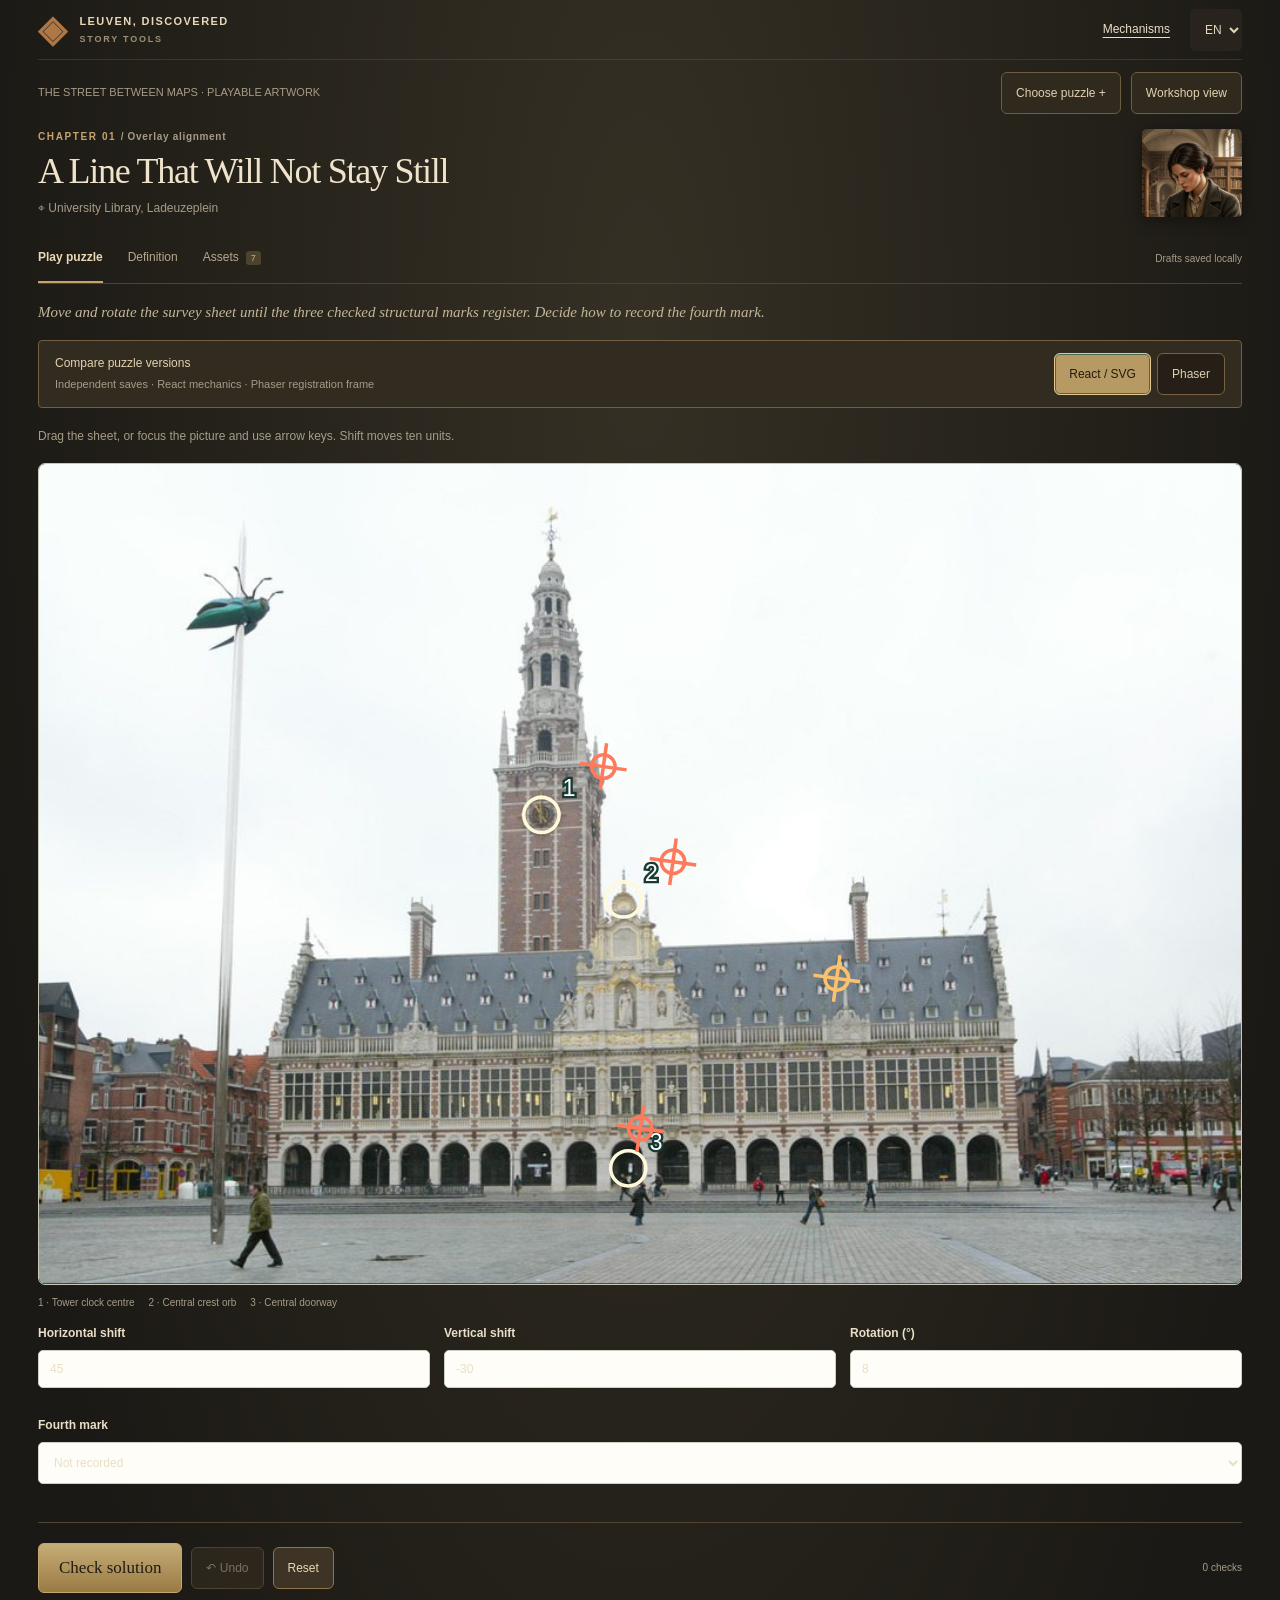
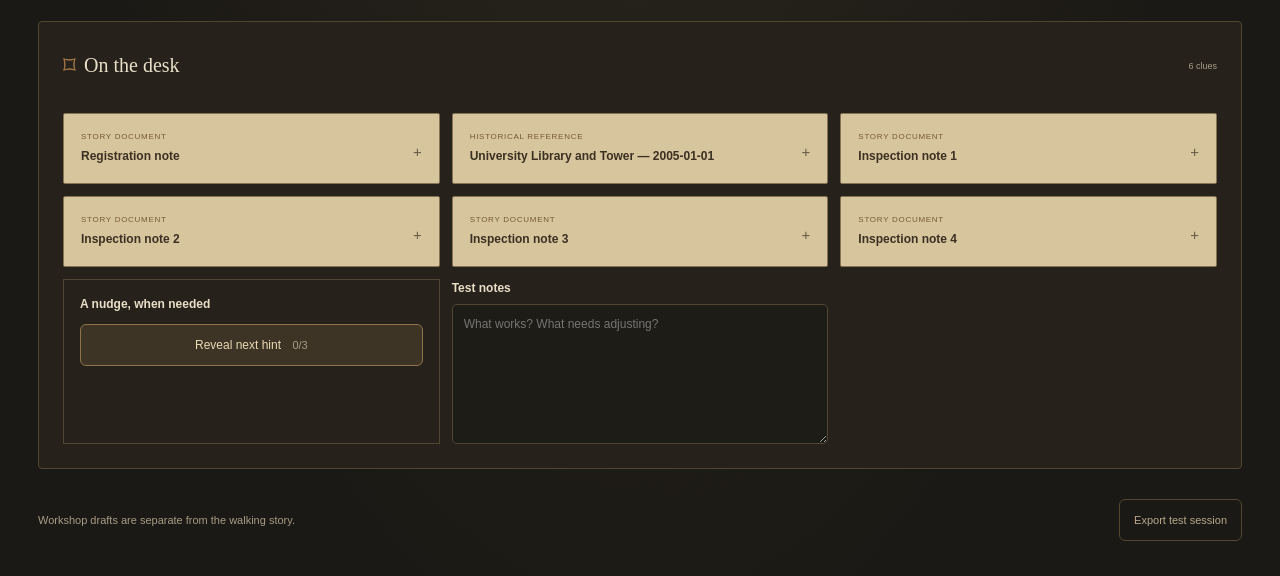
==== commit 3eca1eea: "Add illustrated Phaser registration puzzle for Chapter 1" ====
--- a/puzzle-workshop/index.html
+++ b/puzzle-workshop/index.html
@@ -1,4 +1,4 @@
 <!doctype html>
-<html lang="en"><head><meta charset="utf-8"><meta name="viewport" content="width=device-width,initial-scale=1"><meta name="theme-color" content="#234a3d"><meta name="description" content="Build, play and refine story puzzles. Explore ten Leuven chapters from The Street Between Maps or import a pack for another story."><title>Puzzle Workshop · Leuven, Discovered</title><style>body{margin:0;background:#f1f1e8}</style>  <script type="module" crossorigin src="./assets/index-6YPJhDMV.js"></script>
-  <link rel="stylesheet" crossorigin href="./assets/index-CeTyduey.css">
+<html lang="en"><head><meta charset="utf-8"><meta name="viewport" content="width=device-width,initial-scale=1"><meta name="theme-color" content="#234a3d"><meta name="description" content="Build, play and refine story puzzles. Explore ten Leuven chapters from The Street Between Maps or import a pack for another story."><title>Puzzle Workshop · Leuven, Discovered</title><style>body{margin:0;background:#f1f1e8}</style>  <script type="module" crossorigin src="./assets/index-CCIiUs2s.js"></script>
+  <link rel="stylesheet" crossorigin href="./assets/index-DPNCjku7.css">
 </head><body><div id="root"></div></body></html>
--- a/puzzle-workshop/assets/index-DPNCjku7.css
+++ b/puzzle-workshop/assets/index-DPNCjku7.css
@@ -0,0 +1 @@
+.pw-app .pw-art-desk{color:#e7dcc0;background-color:#201a12;background-position:50%;background-size:cover;border:1px solid #5b4931;border-radius:4px;padding:30px 34px 20px;overflow:hidden;box-shadow:inset 0 0 100px #08070477,0 18px 50px #0003}.pw-art-desk .pw-desk-heading{justify-content:space-between;align-items:center;gap:20px;padding-left:45px;display:flex}.pw-desk-heading p{letter-spacing:.22em;color:#c9aa72;margin-bottom:8px;font:9px/1.5 Arial,sans-serif}.pw-app .pw-desk-heading h3{letter-spacing:-.02em;color:#f4e7c9;margin:0;font:400 28px/1.2 Georgia,serif}.pw-desk-heading>span{color:#ad9e81;text-align:right;font-size:10px;font-style:italic}.pw-app .pw-desk-description{color:#c8bba0;max-width:620px;margin:13px 0 0 45px;font:italic 14px/1.7 Georgia,serif}.pw-art-desk .pw-paper-stage{touch-action:none;-webkit-user-select:none;user-select:none;width:100%;margin:0;overflow:visible}.pw-paper-object,.pw-paper-river{cursor:grab;touch-action:none;outline:none}.pw-paper-object[data-moving=true]{cursor:grabbing}.pw-paper-turn{transform-origin:0 0;pointer-events:none;transition:transform .28s cubic-bezier(.2,.8,.3,1)}.pw-paper-focus{fill:#0000;stroke:#0000;stroke-width:1.3px;pointer-events:all}.pw-paper-object:focus-visible .pw-paper-focus,.pw-paper-river:focus-visible .pw-paper-focus{stroke:#e9ce90;stroke-dasharray:3 6}.pw-paper-grip{pointer-events:none}.pw-paper-grip circle{fill:#2a2115;stroke:#c5a46a;stroke-width:1.5px}.pw-paper-grip path{stroke:#d7bd8b;stroke-width:1.2px}.pw-river-rests text{fill:#bbac8e;opacity:.48;font:italic 14px Georgia,serif}.pw-ink-reveal>polyline:nth-child(2){stroke-dasharray:1;animation:1.2s ease-out both pw-follow-ink}@keyframes pw-follow-ink{0%{stroke-dashoffset:1px}to{stroke-dashoffset:0}}.pw-paper-tools{border-top:1px solid #bca57033;justify-content:space-between;align-items:center;gap:20px;padding-top:20px;display:flex}.pw-selected-fragment>span{color:#f1dfb8;font:18px Georgia,serif}.pw-art-desk .pw-selected-fragment small{color:#b4a68b;margin-top:5px;font-size:11px;display:block}.pw-paper-buttons{gap:10px;display:flex}.pw-app .pw-art-desk button{color:#ead9b7;background:linear-gradient(#473b28,#2c251b);border:1px solid #82683f;border-radius:3px;min-height:44px;padding:9px 17px;font-size:13px;box-shadow:0 3px 8px #0005,inset 0 1px #d6bb7520}.pw-app .pw-art-desk button:hover:not(:disabled){background:linear-gradient(#655136,#3a2e1d);border-color:#c6a36a}.pw-app .pw-art-desk button[aria-pressed=true]{background:#79613b55;border-color:#bd9b61;box-shadow:inset 0 -2px #b79458}.pw-app .pw-art-desk button:disabled{opacity:.38}.pw-paper-buttons button{font-size:20px!important}.pw-paper-buttons span{margin-left:6px;font:12px Arial,sans-serif}.pw-river-tools{flex-wrap:wrap;align-items:center;gap:10px;padding-top:18px;display:flex}.pw-river-tools>span{color:#bcae91;margin-right:auto;font:italic 13px Georgia,serif}.pw-app .pw-river-tools button{box-shadow:none;background:#211a1170;font-size:11px}.pw-app .pw-desk-live{color:#c4b494;min-height:20px;margin:16px 0 0;font:italic 12px/1.6 Georgia,serif}.pw-paper-help{color:#bba987;margin-top:10px;font-size:10px}.pw-paper-help summary{text-underline-offset:4px;text-decoration:underline;display:inline-block}.pw-paper-help p{max-width:700px;margin-top:14px;font:12px/1.8 Arial,sans-serif}.pw-scene-toolbar{align-items:center;gap:10px;max-width:1400px;margin:20px auto 12px;display:flex}.pw-scene-toolbar>span{color:var(--muted);margin-right:auto;font-size:11px}.pw-scene-toolbar>button{font-size:12px!important}.pw-app.pw-cinematic{--ink:#e9dfc8;--forest:#a38b59;--paper:#211e18;--line:#4b4435;--muted:#a69c87;--copper:#c4a46d;--lightningcss-light: ;--lightningcss-dark:initial;color-scheme:dark;background:radial-gradient(at 50% 15%,#353024,#1b1915 75%);padding:0 38px 35px}.pw-cinematic .pw-top{border-color:#76644555;max-width:1400px;min-height:70px}.pw-cinematic .pw-brand{color:#e7d8b6}.pw-cinematic .pw-brand small{color:#9c9076}.pw-cinematic .pw-top nav>button{display:none}.pw-cinematic .pw-top select{color:#e4d6b7;background:#28241d}.pw-cinematic .pw-top option{color:#eee1c4;background:#28241d}.pw-cinematic .pw-intro{display:none}.pw-cinematic .pw-scene-toolbar{margin-top:20px}.pw-cinematic .pw-scene-toolbar button{color:#e2d1b0;background:#30291e;border-color:#6d5d41}.pw-cinematic .pw-layout{max-width:1400px;display:block}.pw-cinematic .pw-library{display:none}.pw-cinematic.pw-collection-open .pw-library{background:#29261e;border-color:#514731;margin-bottom:20px;display:block}.pw-cinematic.pw-collection-open .pw-library nav{grid-template-columns:repeat(5,minmax(0,1fr))}.pw-cinematic .pw-library-foot,.pw-cinematic .pw-library-head,.pw-cinematic .pw-search{display:none}.pw-cinematic .pw-puzzle-link[aria-current=step]{color:#f6e9ca;background:#615333;border-color:#a48950}.pw-cinematic .pw-puzzle-link small{color:#b0a68f}.pw-cinematic .pw-workspace{box-shadow:none;background:0 0;border:0}.pw-cinematic .pw-puzzle-heading{max-width:100%;padding:17px 0 23px}.pw-cinematic .pw-puzzle-heading h2{color:#efe4cb;font-size:42px}.pw-cinematic .pw-cover{box-shadow:0 3px 15px #0006}.pw-cinematic .pw-tabs{background:0 0;border-top:0;gap:25px;margin-bottom:24px;padding:0}.pw-cinematic .pw-tabs button{color:#b6a98c;min-height:39px;font-size:11px}.pw-cinematic .pw-tabs button[aria-selected=true]{color:#e9d9b6}.pw-cinematic .pw-tabs small{color:#c3b590;background:#4c432e}.pw-cinematic .pw-play-layout{display:block}.pw-cinematic .pw-board-wrap{padding:0}.pw-cinematic .pw-objective{color:#c4b79a;border:0;max-width:850px;margin-bottom:22px;padding:0;font:italic 15px/1.6 Georgia,serif}.pw-cinematic .pw-evidence{background:#26221b;border:1px solid #514632;border-radius:4px;grid-template-columns:repeat(3,minmax(0,1fr));gap:12px;margin-top:28px;padding:24px;display:grid}.pw-cinematic .pw-evidence-title{grid-column:1/-1}.pw-cinematic .pw-evidence-card{color:#3b3021;background:#d7c59e;border-color:#857454;border-radius:2px;align-self:start;margin:0;padding:17px}.pw-cinematic .pw-evidence-type{color:#765938}.pw-cinematic .pw-evidence-card>small,.pw-cinematic .pw-evidence-card summary:after{color:#675c44}.pw-cinematic .pw-evidence-card p{font-family:Georgia,serif;font-size:14px}.pw-cinematic .pw-evidence-card button{color:#483a25;background:#e6d5ae;border-color:#9b885f}.pw-cinematic .pw-hints{border:1px solid #514632;margin:0;padding:16px}.pw-cinematic .pw-hints button,.pw-cinematic .pw-controls button{color:#e9d9b5;background:#3e3425;border-color:#8d744a}.pw-cinematic .pw-controls .pw-primary{color:#211c12;background:linear-gradient(#c6ad77,#9a7a43);border-color:#c5a66d;font-family:Georgia,serif;font-size:17px}.pw-cinematic .pw-notes{margin:0}.pw-cinematic .pw-notes textarea{color:#d7c9ac;background:#1e1c17;border-color:#514632}.pw-cinematic .pw-feedback{color:#e8dfbf;background:#343e2b;border-color:#6e7750}.pw-cinematic .pw-feedback[data-ok=false]{color:#ead2a6;background:#463221;border-color:#93734a}.pw-cinematic .pw-result-art{color:#c7b590;border-color:#514632}.pw-cinematic .pw-result-art img{max-width:900px;margin:15px auto}.pw-cinematic .pw-controls{border-color:#514632}.pw-cinematic .pw-footer{max-width:1400px}.pw-cinematic .pw-footer button{color:#b7a98b;border-color:#514632}.pw-cinematic .pw-notice{color:#e2cfa8;background:#352c1f;border-color:#8d744a}@media (width>=1500px){.pw-cinematic .pw-art-desk{padding-inline:65px}.pw-cinematic .pw-paper-stage{max-height:620px}.pw-cinematic .pw-layout{max-width:1300px}}@media (width<=760px){.pw-app.pw-cinematic{padding:0 14px 22px}.pw-cinematic .pw-top{padding:15px 0}.pw-cinematic .pw-puzzle-heading h2{font-size:31px}.pw-cinematic .pw-puzzle-heading{padding-top:10px}.pw-cinematic .pw-tabs{gap:24px;margin-bottom:18px}.pw-cinematic .pw-scene-toolbar{flex-wrap:wrap;margin-top:15px}.pw-scene-toolbar>span{width:100%;margin-bottom:3px}.pw-app .pw-art-desk{margin-inline:-5px;padding:20px 12px 17px}.pw-art-desk .pw-desk-heading{padding-left:14px;display:block}.pw-app .pw-desk-heading h3{font-size:23px}.pw-desk-heading>span{display:none}.pw-app .pw-desk-description{margin-left:14px;font-size:12px}.pw-art-desk .pw-paper-stage{width:calc(100% + 20px);max-width:none;min-height:210px;margin-left:-10px}.pw-paper-tools{flex-direction:column;align-items:flex-start;gap:13px;padding:16px 7px 0}.pw-paper-buttons{width:100%}.pw-paper-buttons button{flex:1;padding-inline:9px!important}.pw-river-tools{gap:8px;padding-inline:7px}.pw-river-tools>span{flex-basis:100%}.pw-app .pw-river-tools button{flex:1;min-height:44px;padding:8px;font-size:10px}.pw-app .pw-desk-live,.pw-paper-help{margin-left:7px;margin-right:7px}.pw-cinematic .pw-evidence{grid-template-columns:1fr;padding:16px}.pw-cinematic .pw-collection-open .pw-library nav,.pw-cinematic.pw-collection-open .pw-library nav{grid-template-columns:1fr 1fr;display:grid}.pw-cinematic .pw-puzzle-link{min-height:78px}.pw-cinematic .pw-cover{flex-basis:67px;width:67px}.pw-cinematic .pw-controls .pw-primary{flex:1}.pw-cinematic .pw-objective{font-size:13px}.pw-paper-help p{font-size:12px}}@media (prefers-reduced-motion:reduce){.pw-paper-turn{transition:none}.pw-ink-reveal>polyline:nth-child(2){animation:none}}.pw-app .pw-paper-object:focus-visible,.pw-app .pw-paper-river:focus-visible{outline:none}.pw-paper-object[data-moving=true]>.pw-paper-turn{opacity:0}.pw-paper-object[data-moving=true]>.pw-paper-focus{stroke:#0000}.pw-cinematic .pw-top{min-height:60px}.pw-cinematic .pw-scene-toolbar{margin:12px auto 5px}.pw-cinematic .pw-puzzle-heading{padding:10px 0 16px}.pw-cinematic .pw-puzzle-heading h2{margin-bottom:7px;font-size:36px}.pw-cinematic .pw-tabs,.pw-cinematic .pw-objective{margin-bottom:16px}.pw-cinematic .pw-puzzle-heading .pw-eyebrow{margin-bottom:6px}@media (width<=760px){.pw-cinematic .pw-puzzle-heading h2{font-size:29px}.pw-cinematic .pw-scene-toolbar>span{font-size:9px}}.pw-cinematic .pw-tabs>button:hover:not(:disabled){color:#f2dfb3;background:#3d3524}.pw-app .pw-art-desk .pw-inspect-paper{box-shadow:none;color:#d1bd91;text-underline-offset:4px;background:0 0;border:0;min-height:36px;margin-top:9px;padding:6px 0;font-size:11px;text-decoration:underline}.pw-app.pw-cinematic .pw-lightbox{color:#382f21}.pw-cinematic .pw-lightbox small{color:#75654b}.pw-cinematic .pw-lightbox button{color:#382f21;border-color:#a28d67}.pw-cinematic .pw-notice button{color:#342b1d;background:#dfcba5}.pw-engine-comparison{color:#e4d3b0;background:#322b20;border:1px solid #736044;border-radius:4px;justify-content:space-between;align-items:center;gap:16px;margin:0 0 18px;padding:12px 16px;display:flex}.pw-engine-comparison p{margin:0;font-size:12px}.pw-engine-comparison small{color:#b5a587;margin-top:4px;font-size:10px;display:block}.pw-engine-comparison>div:last-child{flex-shrink:0;gap:6px;display:flex}.pw-app .pw-engine-comparison button{color:#dfcfaf;background:#261f17;border-color:#776343;min-height:42px;font-size:12px}.pw-app .pw-engine-comparison button[aria-pressed=true]{color:#211b11;background:#b79a63;border-color:#e3c795}.pw-phaser-desk{color:#e9d9b8;background:#241d16;border:1px solid #6f5737;border-radius:5px;overflow:hidden;box-shadow:0 18px 45px #0003}.pw-phaser-heading{background:linear-gradient(120deg,#3a2f21,#241d16);justify-content:space-between;align-items:center;gap:20px;padding:25px 27px 20px;display:flex}.pw-phaser-heading p{letter-spacing:.18em;color:#cbb079;margin:0 0 7px;font:10px/1.5 Arial,sans-serif}.pw-app .pw-phaser-heading h3{color:#f1e3c6;margin:0 0 8px;font:28px/1.2 Georgia,serif}.pw-phaser-heading span{color:#c2b08f;font:italic 13px/1.5 Georgia,serif}.pw-phaser-heading>small{color:#bdad8d;text-align:right;font-size:10px}.pw-phaser-view-tools{background:#1d1813;border-top:1px solid #705a343f;align-items:center;gap:6px;padding:9px 18px;display:flex}.pw-phaser-view-tools>span{color:#b6a484;margin-right:auto;font-size:11px}.pw-app .pw-phaser-desk button{color:#ecdcba;cursor:pointer;background:linear-gradient(#473a27,#2c241a);border:1px solid #80663e;border-radius:3px;min-height:42px;padding:8px 13px;font-size:12px}.pw-app .pw-phaser-desk button:hover:not(:disabled){background:#695237;border-color:#c6a371}.pw-app .pw-phaser-desk button:disabled{opacity:.38;cursor:default}.pw-app .pw-phaser-desk button[aria-pressed=true]{color:#fff0cb;background:#80633d;border-color:#d3b47c}.pw-app .pw-phaser-desk button:focus-visible{outline-offset:3px;outline:2px solid #e6c889}.pw-phaser-viewport{background:#241d15;position:relative}.pw-phaser-canvas{touch-action:none;overscroll-behavior:contain;width:100%;height:clamp(380px,48vw,640px)}.pw-phaser-canvas canvas{touch-action:none;max-width:100%;display:block}.pw-phaser-canvas canvas:focus-visible{outline-offset:-3px;outline:2px solid #d6b777}.pw-phaser-loading{color:#eddfc2;text-align:center;background:#241d15dd;flex-direction:column;justify-content:center;align-items:center;gap:15px;margin:0;padding:25px;font:18px Georgia,serif;display:flex;position:absolute;inset:0}.pw-phaser-selection{background:#1d1813;border-top:1px solid #8d71402f;flex-wrap:wrap;gap:7px;padding:14px 23px;display:flex}.pw-app .pw-phaser-selection button{background:#30271b;min-height:36px;padding:6px 14px;font-size:11px}.pw-phaser-object-tools{justify-content:space-between;align-items:center;gap:18px;padding:17px 23px 0;display:flex}.pw-phaser-object-tools strong{font:18px Georgia,serif}.pw-phaser-object-tools small{color:#c2b18f;margin-top:6px;font-size:11px;display:block}.pw-phaser-buttons{flex-wrap:wrap;justify-content:flex-end;gap:7px;display:flex}.pw-phaser-notice{color:#c9b895;min-height:22px;margin:15px 23px;font:italic 13px/1.6 Georgia,serif}.pw-app .pw-phaser-controls{border-top:1px solid #6c5637;margin:0;padding:18px 23px}.pw-app .pw-phaser-desk .pw-primary{color:#211b12;background:linear-gradient(#c6ad77,#9a7a43);border-color:#d3b47c;font:16px Georgia,serif}.pw-phaser-controls small{color:#c2b18f}.pw-phaser-desk .pw-feedback,.pw-phaser-desk .pw-notice{color:#efdfbf;background:#3b3020;border-color:#8d744a;margin:15px 23px}.pw-phaser-desk .pw-feedback[data-ok=true]{color:#e7e2be;background:#333d29;border-color:#71805a}.pw-phaser-help{color:#bba987;padding:0 23px 19px;font-size:11px}.pw-phaser-help summary{cursor:pointer;text-underline-offset:4px;padding:8px 0;text-decoration:underline}.pw-phaser-help p{max-width:850px;font:12px/1.8 Arial,sans-serif}.pw-phaser-help>div{flex-wrap:wrap;gap:8px;display:flex}@media (width<=760px){.pw-engine-comparison{flex-direction:column;align-items:stretch;gap:10px;padding:12px}.pw-engine-comparison>div:last-child{grid-template-columns:1fr 1fr;display:grid}.pw-phaser-heading{padding:19px 17px;display:block}.pw-app .pw-phaser-heading h3{font-size:25px}.pw-phaser-heading>small{text-align:left;margin-top:12px;display:block}.pw-phaser-view-tools{flex-wrap:wrap;padding:9px 12px}.pw-phaser-view-tools>span{width:100%;margin:0 0 2px}.pw-phaser-view-tools>button:first-of-type{margin-right:auto}.pw-phaser-canvas{height:430px;min-height:310px;max-height:62svh}.pw-phaser-selection{grid-template-columns:repeat(4,1fr);gap:5px;padding:12px;display:grid}.pw-app .pw-phaser-selection button{min-height:42px;padding:6px 3px;font-size:10px}.pw-phaser-object-tools{padding:15px 14px 0;display:block}.pw-phaser-buttons{grid-template-columns:repeat(3,1fr);justify-content:flex-start;margin-top:14px;display:grid}.pw-app .pw-phaser-buttons button{min-height:46px;padding:8px 5px;font-size:11px}.pw-phaser-notice{margin:15px 14px;font-size:12px}.pw-app .pw-phaser-controls{flex-wrap:wrap;gap:8px;padding:15px 14px}.pw-phaser-controls .pw-primary{flex-basis:100%!important}.pw-phaser-help{padding:0 14px 17px}.pw-phaser-desk .pw-feedback,.pw-phaser-desk .pw-notice{margin:14px}.pw-phaser-controls small{width:100%}}@media (width>=761px){.pw-app .pw-phaser-canvas{aspect-ratio:1600/1050;height:auto}}.pw-phaser-buttons:empty{display:none}@media (width<=760px){.pw-phaser-object-tools{align-items:center;gap:12px;display:flex}.pw-phaser-buttons{justify-content:flex-end;margin-top:0;display:flex}.pw-app .pw-phaser-buttons button{padding:8px 12px}.pw-phaser-object-tools strong{font-size:16px}}.pw-survey-scene .pw-phaser-canvas{aspect-ratio:3/2}.pw-survey-scene .pw-phaser-heading>button{flex-shrink:0}.pw-survey-landmarks{background:#201b15;border-top:1px solid #756344;grid-template-columns:repeat(3,1fr);gap:12px;padding:14px 22px;display:grid}.pw-app .pw-survey-landmarks button{text-align:left;background:#30281d;border-color:#5e503a;grid-template-columns:30px 1fr;align-items:center;gap:3px 8px;padding:10px;display:grid}.pw-survey-landmarks b{color:#cfb47c;grid-row:span 2;font:24px Georgia,serif}.pw-survey-landmarks span{font:13px Georgia,serif}.pw-survey-landmarks small{color:#bca985;font:10px Arial,sans-serif}.pw-app .pw-survey-landmarks button[data-matched=true]{background:#3a3927;border-color:#b4a274}.pw-survey-record{background:radial-gradient(at 0 0,#493b28,#251e17);padding:24px 27px 0}.pw-survey-progress{align-items:center;gap:20px;display:flex}.pw-survey-progress>span{color:#dfc28c;border:1px solid #80683e;border-radius:50%;flex-shrink:0;place-items:center;width:73px;height:73px;font:30px Georgia,serif;display:grid}.pw-app .pw-survey-scene h4{color:#f1dfb7;margin:0 0 7px;font:23px/1.25 Georgia,serif}.pw-survey-progress p{color:#cbb99a;max-width:750px;margin:0;font:13px/1.7 Georgia,serif}.pw-survey-choice{border:0;margin:0;padding:20px 0 10px}.pw-survey-choice legend{float:left;color:#cdb78d;width:100%;margin:0 0 9px;font:italic 13px Georgia,serif}.pw-survey-choice>div{clear:both;gap:8px;display:flex}.pw-app .pw-survey-choice button{min-height:48px;padding:12px 22px;font:15px Georgia,serif}.pw-survey-choice:disabled{opacity:.45}.pw-survey-warning{color:#efc58d;background:#5f3e222b;border-left:2px solid #c89251;padding:12px;font:13px/1.6 Georgia,serif}.pw-app .pw-survey-record .pw-phaser-controls{margin-top:10px;padding:18px 0}.pw-survey-source{color:#c7b492;border-top:1px solid #705b373f;flex-wrap:wrap;gap:8px 20px;padding:20px 27px;font-size:10px;display:flex}.pw-survey-source a{color:#ead09e;text-decoration:underline}.pw-survey-source small{color:#ab9c82;width:100%;font-size:10px;line-height:1.6}.pw-survey-reveal{background:#354137;border-block:1px solid #89906b;grid-template-columns:1fr 1fr;align-items:center;gap:25px;padding:25px 27px;animation:.7s ease-out survey-reveal;display:grid}.pw-app .pw-survey-reveal>button{border:1px solid #9f916b;padding:0;overflow:hidden;transform:rotate(-1.3deg);box-shadow:0 8px 16px #0005}.pw-survey-reveal img{width:100%;height:auto;display:block}.pw-survey-reveal p{letter-spacing:.15em;color:#c0c5a2;font:9px Arial,sans-serif}.pw-survey-reveal span{color:#e0dbc0;font:14px/1.7 Georgia,serif}.pw-survey-reveal h4{font-size:26px!important}@keyframes survey-reveal{0%{opacity:0;transform:translateY(10px)}to{opacity:1;transform:translateY(0)}}@media (prefers-reduced-motion:reduce){.pw-survey-reveal{animation:none}}@media (width<=760px){.pw-survey-scene .pw-phaser-heading>button{margin-top:15px}.pw-survey-landmarks{gap:5px;padding:12px}.pw-app .pw-survey-landmarks button{flex-direction:column;align-items:flex-start;padding:10px 7px;display:flex}.pw-survey-landmarks span{font-size:11px;line-height:1.4}.pw-survey-landmarks small{margin-top:5px;font-size:9px}.pw-survey-record{padding:19px 15px 0}.pw-survey-progress{align-items:flex-start;gap:12px}.pw-survey-progress>span{width:51px;height:51px;font-size:23px}.pw-app .pw-survey-scene h4{font-size:20px}.pw-survey-choice>div{grid-template-columns:1fr 1fr;display:grid}.pw-app .pw-survey-choice button{padding:12px 10px;font-size:13px}.pw-survey-source{padding:17px 15px}.pw-survey-reveal{grid-template-columns:1fr;gap:18px;padding:23px 17px}}.pw-survey-note{color:#382c1e;background:linear-gradient(105deg,#e3d3ad,#f5ebd3 55%,#e6d6b4);border-block:1px solid #ac905c;align-items:center;gap:26px;padding:23px 27px;display:flex}.pw-app .pw-survey-note>button{background:0 0;border:1px solid #a68d60;flex-shrink:0;width:130px;padding:0;transform:rotate(-3deg);box-shadow:0 5px 12px #33271e40}.pw-survey-note img{width:100%;display:block}.pw-app .pw-survey-note h4{color:#3c3020;font-size:24px}.pw-survey-note span{letter-spacing:.12em;color:#796344;font:10px Arial,sans-serif}.pw-survey-note p{white-space:pre-line;max-width:800px;margin:8px 0 0;font:16px/1.8 Georgia,serif}@media (width<=760px){.pw-survey-note{align-items:flex-start;gap:15px;padding:20px 17px}.pw-app .pw-survey-note>button{width:54px}.pw-survey-note p{font-size:15px;line-height:1.7}.pw-app .pw-survey-note h4{font-size:20px}}.pw-app{--ink:#203f35;--forest:#234a3d;--paper:#faf8f1;--line:#deded0;--muted:#6b776d;--copper:#a66136;min-height:100vh;color:var(--ink);--lightningcss-light:initial;--lightningcss-dark: ;color-scheme:light;background:#f1f1e8;padding:0 38px 20px;font:15px/1.55 Arial,Helvetica,sans-serif}.pw-app *{box-sizing:border-box}.pw-app h1,.pw-app h2,.pw-app h3,.pw-app h4,.pw-app p{margin-top:0}.pw-app h1,.pw-app h2{letter-spacing:-.035em;font-family:Georgia,Times New Roman,serif;font-weight:400}.pw-app h1{margin-bottom:12px;font-size:46px;line-height:1.12}.pw-app h2{margin-bottom:12px;font-size:32px;line-height:1.15}.pw-app h3{margin-bottom:12px;font-size:17px;line-height:1.35}.pw-app h4{margin-bottom:6px;font-size:14px;line-height:1.45}.pw-app a{color:inherit;text-underline-offset:4px;text-decoration:underline}.pw-app button,.pw-app select,.pw-app input,.pw-app textarea{font:inherit;color:inherit}.pw-app button,.pw-app select{min-height:42px}.pw-app button{cursor:pointer;background:#fffdf6;border:1px solid #cbd0c2;border-radius:6px;padding:9px 14px;transition:background .15s,border-color .15s}.pw-app button:hover:not(:disabled){background:#e6ecdf;border-color:#5c7c64}.pw-app button:disabled{opacity:.45;cursor:not-allowed}.pw-app button[aria-pressed=true]{background:#e3eadb;border-color:#47694b;box-shadow:inset 0 0 0 1px #47694b}.pw-app :focus-visible{outline-offset:3px;outline:3px solid #b2703e}.pw-app select,.pw-app input,.pw-app textarea{background:#fffdf7;border:1px solid #cbd0c2;border-radius:5px;max-width:100%;padding:9px 11px}.pw-app select{text-overflow:ellipsis;width:100%}.pw-app input[type=checkbox]{width:19px;height:19px;accent-color:var(--forest);flex-shrink:0}.pw-app img{max-width:100%}.pw-app small{color:var(--muted);font-size:11px;line-height:1.6}.pw-app button.pw-primary{background:var(--forest);border-color:var(--forest);color:#fffdf2;padding:11px 20px}.pw-app button.pw-primary:hover:not(:disabled){background:#38624b}.pw-app details>summary{cursor:pointer}.pw-app fieldset{min-width:0}.pw-app svg{width:100%;height:auto;display:block}.pw-app .pw-sr-only{clip:rect(0,0,0,0);white-space:nowrap;border:0;width:1px;height:1px;margin:-1px;padding:0;position:absolute;overflow:hidden}.pw-top{border-bottom:1px solid var(--line);justify-content:space-between;align-items:center;gap:24px;max-width:1760px;min-height:84px;margin:auto;display:flex}.pw-brand{letter-spacing:.13em;align-items:center;gap:12px;font-size:11px;font-weight:700;display:flex;text-decoration:none!important}.pw-brand>span{color:#ad7746;font-size:37px;line-height:1}.pw-brand small{letter-spacing:.2em;margin-top:2px;font-size:9px;display:block}.pw-top nav{align-items:center;gap:12px;font-size:12px;display:flex}.pw-top nav>a{margin-right:8px}.pw-top button{background:0 0;font-size:12px}.pw-language{max-width:76px}.pw-language select{background:0 0;border:0;padding-right:4px}.pw-intro{justify-content:space-between;align-items:center;gap:38px;max-width:1760px;margin:auto;padding:38px 0 32px;display:flex}.pw-intro>div:first-child{max-width:640px}.pw-intro p:last-child{color:var(--muted);margin-bottom:0;font-size:14px}.pw-eyebrow{letter-spacing:.16em;margin-bottom:10px;font-weight:700;line-height:1.6;color:var(--copper)!important;font-size:10px!important}.pw-eyebrow span{color:var(--muted);letter-spacing:.07em}.pw-story-select{flex-shrink:0;width:360px;max-width:100%}.pw-story-select label{letter-spacing:.16em;margin-bottom:7px;font-size:9px;font-weight:700;display:block}.pw-story-select select{min-height:48px;font-weight:600}.pw-story-select small{margin-top:6px;display:block}.pw-layout{grid-template-columns:238px minmax(0,1fr);align-items:start;gap:24px;max-width:1760px;margin:auto;display:grid}.pw-library{background:#e7ebdf;border:1px solid #d6ddcd;border-radius:10px;padding:18px 10px}.pw-library-head{letter-spacing:.11em;justify-content:space-between;align-items:center;padding:0 8px;font-size:9px;display:flex}.pw-library-head strong{background:#d7dfcf;border-radius:4px;padding:4px 8px;font-size:11px}.pw-search{margin:16px 4px;display:block}.pw-search input{background:#f7f8ef;border-color:#d4daca;width:100%;min-height:40px;font-size:12px}.pw-library nav{gap:5px;display:grid}.pw-app .pw-puzzle-link{text-align:left;background:0 0;border-color:#0000;grid-template-columns:22px minmax(0,1fr) 10px;align-items:start;gap:7px;width:100%;padding:12px 8px;display:grid}.pw-puzzle-link strong{font-size:12px;font-weight:500;line-height:1.5;display:block}.pw-puzzle-link small{margin-top:4px;font-size:10px;display:block}.pw-puzzle-link .pw-number{color:#84917f;padding-top:3px;font-family:monospace;font-size:10px}.pw-app .pw-puzzle-link[aria-current=step]{background:#fcfaf1;border-color:#d0d7c7;box-shadow:0 3px 8px #203d3010}.pw-puzzle-link[aria-current=step] strong{font-weight:700}.pw-puzzle-link[aria-current=step] .pw-number{color:var(--copper)}.pw-status-dot{color:#809573}.pw-status-dot[data-passed=true]{color:#38734a;font-size:14px}.pw-library-foot{border-top:1px solid #d0d7c6;margin:24px 8px 0;padding-top:20px;font-size:11px}.pw-library-foot strong{font-size:11px}.pw-library-foot p{color:var(--muted);margin-top:8px}.pw-library-foot button{background:0 0;padding:7px 9px;font-size:11px}.pw-workspace{background:var(--paper);border:1px solid #d9ddce;border-radius:10px;min-width:0;box-shadow:0 5px 20px #203d3005}.pw-puzzle-heading{justify-content:space-between;align-items:center;gap:22px;padding:27px 28px 22px;display:flex}.pw-location{color:var(--muted);margin-bottom:0;font-size:12px}.pw-app .pw-cover{border:0;border-radius:7px;flex-shrink:0;width:100px;height:88px;padding:0;overflow:hidden}.pw-cover img{object-fit:cover;width:100%;height:100%}.pw-tabs{border-block:1px solid var(--line);background:#f4f5eb;align-items:center;gap:22px;padding:0 28px;display:flex}.pw-app .pw-tabs>button{white-space:nowrap;background:0 0;border:0;border-bottom:2px solid #0000;border-radius:0;min-height:49px;padding:12px 0;font-size:12px}.pw-tabs>button[aria-selected=true]{border-bottom-color:var(--copper);font-weight:700}.pw-tabs small{background:#e3e7d9;border-radius:3px;margin-left:7px;padding:2px 5px;font-size:9px}.pw-save-state{color:var(--muted);margin-left:auto;font-size:10px}.pw-play-layout{grid-template-columns:minmax(0,1fr) 270px;align-items:start;display:grid}.pw-board-wrap{min-width:0;padding:26px}.pw-objective{border-bottom:1px solid var(--line);margin-bottom:22px;padding-bottom:21px;font-size:14px;line-height:1.7}.pw-board-fieldset{border:0;margin:0;padding:0}.pw-evidence{border-left:1px solid var(--line);background:#f1f2e7;border-bottom-right-radius:10px;min-width:0;padding:22px 17px}.pw-evidence-title{align-items:center;gap:8px;margin-bottom:16px;display:flex}.pw-evidence-title>span{color:#a97a49;font-size:25px}.pw-evidence-title h3{margin:0;font-family:Georgia,serif;font-size:20px;font-weight:400}.pw-evidence-title small{margin-left:auto;font-size:9px}.pw-evidence-card{overflow-wrap:anywhere;background:#fffdf5;border:1px solid #daddcc;border-radius:6px;margin-bottom:9px;padding:12px}.pw-evidence-card summary{padding-right:16px;list-style:none;position:relative}.pw-evidence-card summary:after{content:"+";color:#75836d;position:absolute;top:9px;right:0}.pw-evidence-card[open] summary:after{content:"−"}.pw-evidence-card summary::-webkit-details-marker{display:none}.pw-evidence-type{letter-spacing:.09em;color:var(--copper);margin-bottom:5px;font-size:8px;display:block}.pw-evidence-card summary strong{font-size:12px;font-weight:600;line-height:1.45;display:block}.pw-evidence-card p{margin:15px 0;font-size:12px;line-height:1.75}.pw-evidence-card>small,.pw-evidence-card>a{margin-top:10px;font-size:10px;display:block}.pw-evidence-card>button:not(.pw-image){min-height:36px;margin-top:12px;padding:6px 10px;font-size:10px}.pw-evidence-card .pw-image img{object-fit:contain;max-height:200px}.pw-hints{border-top:1px solid #d4d9c7;margin-top:22px;padding-top:18px}.pw-hints h3{font-size:12px}.pw-hints p{font-size:12px;line-height:1.75}.pw-hints button{width:100%;font-size:12px}.pw-hints small{margin-left:8px}.pw-field{flex-direction:column;gap:7px;min-width:0;margin:14px 0;font-size:12px;display:flex}.pw-field>span{font-weight:600}.pw-field input{width:100%}.pw-field textarea{resize:vertical;width:100%;min-height:140px}.pw-notes{margin-top:23px}.pw-notes textarea{background:#fbfaef;font-size:12px;line-height:1.7}.pw-check{cursor:pointer;align-items:flex-start;gap:10px;margin:16px 0;font-size:13px;line-height:1.6;display:flex}.pw-check input{margin-top:1px}.pw-three{grid-template-columns:repeat(3,minmax(0,1fr));gap:14px;display:grid}.pw-two{grid-template-columns:repeat(2,minmax(0,1fr));gap:16px;display:grid}.pw-instruction{color:var(--muted);margin:12px 0 17px;line-height:1.7;font-size:12px!important}.pw-app .pw-image{text-align:left;background:0 0;border:0;border-radius:5px;width:100%;min-height:0;padding:0;display:block;overflow:hidden}.pw-image img{width:100%;height:auto;display:block}.pw-image:hover img{filter:brightness(1.025)}.pw-missing{background:#eee8d9;justify-content:center;align-items:center;min-height:130px;padding:18px;font-size:12px;display:flex}.pw-survey{touch-action:none;cursor:grab;border:1px solid #c6c8b8;border-radius:7px}.pw-survey:active{cursor:grabbing}.pw-legend{color:var(--muted);flex-wrap:wrap;gap:8px 14px;margin-top:10px;font-size:10px;display:flex}.pw-controls{border-top:1px solid var(--line);flex-wrap:wrap;align-items:center;gap:9px;margin-top:24px;padding-top:20px;display:flex}.pw-controls>button{font-size:12px}.pw-controls>small{margin-left:auto;font-size:10px}.pw-feedback{background:#fbf0dd;border:1px solid #dfc297;border-left:3px solid #b78646;border-radius:5px;margin-top:20px;padding:14px 17px;font-size:12px;line-height:1.7}.pw-feedback[data-ok=true]{background:#eaf0e1;border-color:#bccbb0 #bccbb0 #bccbb0 #5b8058}.pw-feedback p{margin:6px 0 0}.pw-notice{overflow-wrap:anywhere;background:#fff5df;border:1px solid #deccaa;border-radius:7px;align-items:center;gap:10px;max-width:1760px;margin:0 auto 18px;padding:13px 18px;font-size:12px;display:flex}.pw-notice>span{flex:1}.pw-notice>button{flex-shrink:0;font-size:11px}.pw-board-wrap .pw-notice{flex-wrap:wrap;margin-top:15px}.pw-pinned{grid-template-columns:repeat(auto-fit,minmax(170px,1fr));gap:12px;margin-bottom:22px;display:grid}.pw-pinned article{background:#f4eddb;border:1px solid #ded1ae;border-radius:5px;padding:12px;font-size:12px}.pw-pinned article>div{justify-content:space-between;align-items:start;gap:8px;display:flex}.pw-pinned article>div>button{background:0 0;border:0;min-width:25px;min-height:25px;padding:0}.pw-pinned p{margin:10px 0;line-height:1.7}.pw-pinned .pw-image img{object-fit:contain;max-height:120px}.pw-result-art{border:1px solid var(--line);border-radius:6px;margin-top:20px;padding:14px;font-size:12px}.pw-result-art .pw-image{margin-top:12px}.pw-result-art p{margin:12px 0}.pw-assembly{background:#e9e2cd;border:1px solid #cec9b4;border-radius:7px;gap:3px;margin:20px 0;padding:12px;display:grid}.pw-piece{text-align:center;flex-direction:column;gap:7px;min-width:0;display:flex}.pw-piece>button:first-child{background:#fbf1d4;border:2px solid #0000;border-radius:4px;padding:0;overflow:hidden}.pw-piece[data-selected=true]>button:first-child{border-color:#b36d3b;box-shadow:0 0 0 2px #b36d3b}.pw-piece>span{color:#696651;font-size:10px}.pw-piece>button:last-child{min-height:35px;padding:6px;font-size:11px}.pw-water-side{color:#456e70;background:#e4eff0;border:2px solid #b4d0cf;border-radius:5px;justify-content:center;align-items:center;gap:12px;padding:9px;font-size:12px;display:flex}.pw-water-side>span{font-size:26px;line-height:1}.pw-water-side[data-side=top]{border-top:6px solid #75a9b3}.pw-water-side[data-side=bottom]{border-bottom:6px solid #75a9b3}.pw-chips{flex-wrap:wrap;gap:8px;margin:14px 0 20px;display:flex}.pw-chips button{font-size:12px}.pw-plan{border:1px solid #dad6c6;border-radius:7px;position:relative;overflow:hidden}.pw-plan>img{width:100%;display:block}.pw-app .pw-plan-slot{background:#fff9e9;border:1px solid #9a9f7b;border-radius:3px;width:24%;min-height:35px;padding:5px;font-size:clamp(9px,1vw,12px);line-height:1.4;position:absolute;transform:translate(-50%,-50%)}.pw-lineage{background:#f0f1e3;border:1px solid #d1d6c1;border-radius:7px;margin:20px 0}.pw-connections{margin:20px 0;padding:0;list-style:none}.pw-connections li{border-bottom:1px solid var(--line);align-items:center;gap:12px;padding:12px 0;font-size:12px;display:flex}.pw-connections li>span{flex:1}.pw-connections strong{color:var(--copper);padding:0 5px}.pw-connections small{margin-top:3px;display:block}.pw-connections button{padding:4px 12px}.pw-object-card{border:1px solid var(--line);background:#fffdf6;border-radius:6px;min-width:0;padding:13px}.pw-object-card .pw-image{aspect-ratio:1.25;margin-bottom:16px}.pw-object-card .pw-image img{object-fit:cover;width:100%;height:100%}.pw-object-card h3{font-size:14px}.pw-sequence{flex-direction:column;gap:11px;margin:20px 0;padding:0;list-style:none;display:flex}.pw-sequence li{background:#fffdf6;border:1px solid #d6d7c5;border-radius:7px;align-items:center;gap:13px;padding:13px;display:flex}.pw-step{color:#a37547;text-align:center;flex-shrink:0;width:17px;font:21px Georgia,serif}.pw-sequence-copy{flex:1;min-width:0}.pw-sequence h3{margin:0 0 6px;font-size:13px}.pw-sequence p{color:#6a7469;margin:0;font-size:11px;line-height:1.7}.pw-app .pw-card-thumb{flex-shrink:0;width:70px}.pw-card-thumb img{object-fit:contain;max-height:120px}.pw-order-controls{flex-direction:column;gap:5px;display:flex}.pw-order-controls button{min-width:36px;min-height:34px;padding:5px 9px}.pw-fold{background:#f6efdc;border:1px solid #d7d2bf;border-radius:6px;max-height:520px}.pw-scenario{background:#eaf0e3;border:1px solid #d3dfc8;border-radius:6px;margin-bottom:20px;padding:12px 15px}.pw-scenario .pw-field{margin:0 0 7px}.pw-scenario>span{color:var(--muted);font-size:10px}.pw-scenario-note{background:#f1ecd9;border-left:3px solid #a77a49;padding:12px 15px;font-size:12px}.pw-counter{flex-wrap:wrap;align-items:baseline;gap:7px;margin:15px 0;font-size:12px;display:flex}.pw-counter>strong{color:#315945;font:27px Georgia,serif}.pw-counter>span{color:#6f7a6a;margin-left:auto}.pw-group-strip{grid-template-columns:repeat(3,minmax(0,1fr));gap:8px;margin:20px 0;display:grid}.pw-group-strip article{text-align:center;background:#f0f1e6;border:1px solid #dce0cc;border-radius:5px;flex-direction:column;align-items:center;gap:5px;padding:9px;display:flex}.pw-group-strip strong{font-size:10px}.pw-group-strip span{font-size:12px}.pw-app .pw-token{flex-shrink:0;width:60px}.pw-token img{object-fit:contain;width:100%;height:45px}.pw-resident{border-bottom:1px solid #e1e3d5;justify-content:space-between;align-items:center;gap:15px;padding:6px 0;display:flex}.pw-resident>div{flex:1}.pw-resident strong{font-size:12px;display:block}.pw-resident small{font-size:10px;display:block}.pw-resident .pw-field{width:45%;margin:7px 0}.pw-resident .pw-field>span{font-size:10px;font-weight:400}.pw-resident select{font-size:12px}.pw-allocation{grid-template-columns:1.1fr 1fr;gap:16px;margin-top:20px;display:grid}.pw-allocation h3{font-family:Georgia,serif;font-size:21px;font-weight:400}.pw-allocation-group,.pw-offer{overflow-wrap:anywhere;background:#fffdf6;border:1px solid #d5d8c6;border-radius:6px;margin-bottom:11px;padding:12px}.pw-group-title{align-items:center;gap:9px;display:flex}.pw-group-title .pw-token{width:45px}.pw-group-title h4{font-size:12px}.pw-group-title small{font-size:9px}.pw-access{color:#3e6244;background:#e2ecda;border-radius:3px;margin-top:6px;padding:3px 5px;font-size:9px;display:block}.pw-allocation .pw-check{font-size:10px}.pw-allocation select{font-size:11px}.pw-offer{background:#f0f2e5;font-size:11px}.pw-offer p{margin:8px 0}.pw-offer small{font-size:9px;display:block}.pw-offer[data-over=true]{background:#faeadd;border-color:#c88f69}.pw-offer .pw-counter strong{font-size:21px}.pw-network{background:radial-gradient(#bfcab780 1px,#0000 1px) 0 0/18px 18px;border:1px solid #d2dbc7;border-radius:8px}.pw-graph-node{cursor:pointer}.pw-graph-node[aria-disabled=true]{cursor:default;opacity:.5}.pw-graph-node:focus-visible{outline:none}.pw-graph-node:focus-visible rect{stroke:#b96d31;stroke-width:5px}.pw-cart-heading{border-top:1px solid var(--line);justify-content:space-between;padding-top:20px;display:flex;margin-top:30px!important}.pw-cart-heading span{color:var(--copper);font-family:Georgia,serif}.pw-cart{flex-wrap:wrap;gap:10px;margin:16px 0;display:flex}.pw-cart>button{background:#fffdf6;flex-direction:column;flex:1;justify-content:flex-end;align-items:center;gap:7px;min-width:100px;font-size:12px;display:flex}.pw-cart .pw-image{max-width:120px;height:100px}.pw-cart .pw-image img{object-fit:contain;width:100%;height:100%}.pw-cart>button>span{font-size:10px}.pw-item-symbol{color:#bb9867;font-size:40px!important}.pw-cart>button[aria-pressed=true]{background:#edf0db}.pw-definition,.pw-assets{padding:28px}.pw-definition-intro{color:#647260;max-width:790px;font-size:13px}.pw-definition-intro h3{color:var(--ink);font:25px Georgia,serif}.pw-code{white-space:pre;tab-size:2;height:540px;color:#30513b!important;background:#f0f2e8!important;font:12px/1.65 ui-monospace,Consolas,monospace!important}.pw-editor-error{white-space:pre-wrap;word-break:break-word;color:#783f24;background:#fae9dd;border-radius:5px;max-height:250px;padding:16px;font:12px/1.6 monospace;overflow:auto}.pw-author-tools{border-top:1px solid var(--line);margin-top:30px;padding-top:22px;font-size:13px}.pw-author-tools button{margin:0 9px 10px 0;font-size:12px}.pw-author-tools p{max-width:680px;color:var(--muted)}.pw-assets-heading{justify-content:space-between;align-items:center;gap:25px;display:flex}.pw-assets-heading>div{max-width:640px;font-size:13px}.pw-assets-heading>button{flex-shrink:0;font-size:12px}.pw-asset-grid{grid-template-columns:repeat(auto-fill,minmax(210px,1fr));gap:17px;margin-top:24px;display:grid}.pw-asset-grid>article{border:1px solid var(--line);overflow-wrap:anywhere;background:#fffdf5;border-radius:6px;padding:14px}.pw-asset-grid .pw-image{height:175px;margin-bottom:13px}.pw-asset-grid img{object-fit:contain;width:100%;height:100%}.pw-asset-grid h4{font-size:12px}.pw-asset-grid code{color:#6c7d64;overflow-wrap:anywhere;margin:8px 0;font-size:9px;display:block}.pw-asset-grid p{color:var(--muted);font-size:10px;line-height:1.7}.pw-asset-grid small{font-size:9px;display:block}.pw-asset-grid a{margin-top:9px;font-size:10px;display:block}.pw-footer{max-width:1760px;color:var(--muted);align-items:center;gap:20px;margin:30px auto 0;font-size:11px;display:flex}.pw-footer>span{flex:1}.pw-footer button{background:0 0;font-size:11px}.pw-app .pw-lightbox{width:94vw;max-width:min(1200px,94vw);max-height:94vh;color:var(--ink);background:#fdf9ee;border:1px solid #85927a;border-radius:10px;margin:auto;padding:25px;position:fixed;inset:0;overflow:auto;box-shadow:0 20px 100px #001b1555}.pw-lightbox::backdrop{background:#0b251dd6}.pw-lightbox>img{object-fit:contain;width:auto;max-width:100%;max-height:75vh;margin:12px auto 24px;display:block}.pw-lightbox>div{max-width:900px;margin:auto}.pw-lightbox h3{font-size:19px}.pw-lightbox p{font-size:13px}.pw-lightbox-close{z-index:1;margin-left:auto;display:block;position:sticky;top:0;background:#fffdf6!important}@media (width>=1700px){.pw-layout{grid-template-columns:265px minmax(0,1fr);gap:30px}.pw-play-layout{grid-template-columns:minmax(0,1fr) 320px}.pw-board-wrap{padding:32px}.pw-evidence{padding:27px}.pw-puzzle-link strong{font-size:13px}}@media (width<=1180px){.pw-app{padding-inline:22px}.pw-layout{grid-template-columns:205px minmax(0,1fr);gap:16px}.pw-play-layout{grid-template-columns:minmax(0,1fr)}.pw-evidence{border-left:0;border-top:1px solid var(--line);grid-template-columns:repeat(2,minmax(0,1fr));gap:10px;display:grid}.pw-evidence-title{grid-column:1/-1}.pw-evidence-card{align-self:start;margin:0}.pw-hints,.pw-notes{align-self:start}.pw-evidence-card[open]{grid-row:span 2}.pw-story-select{width:300px}.pw-save-state{font-size:9px}.pw-puzzle-heading{padding:24px}.pw-app .pw-cover{width:85px;height:85px}}@media (width<=760px){.pw-app{padding:0 14px 18px}.pw-top{flex-wrap:wrap;gap:12px;min-height:72px;padding:16px 0}.pw-brand{font-size:10px}.pw-top nav{flex-wrap:wrap;gap:7px}.pw-top nav>a{display:none}.pw-top button{padding:8px 11px;font-size:11px}.pw-intro{padding:27px 0 24px;display:block}.pw-app h1{font-size:37px}.pw-intro p:last-child{font-size:13px}.pw-story-select{width:100%;margin-top:22px}.pw-layout{display:block}.pw-library{margin-bottom:16px;padding:13px 10px}.pw-library-head{font-size:9px}.pw-search{margin:12px 4px}.pw-library nav{scroll-snap-type:x proximity;gap:7px;padding-bottom:5px;display:flex;overflow-x:auto}.pw-app .pw-puzzle-link{scroll-snap-align:start;flex:0 0 205px;min-height:91px;padding:10px}.pw-library-foot{display:none}.pw-puzzle-heading{gap:12px;padding:22px 18px 18px}.pw-app h2{font-size:28px}.pw-puzzle-heading .pw-eyebrow{font-size:8px!important}.pw-app .pw-cover{width:67px;height:77px}.pw-location{font-size:10px}.pw-tabs{gap:20px;padding:0 18px}.pw-save-state{display:none}.pw-board-wrap{padding:20px 16px}.pw-objective{font-size:13px;line-height:1.75}.pw-evidence{grid-template-columns:minmax(0,1fr);padding:20px 16px}.pw-evidence-card[open]{grid-row:auto}.pw-evidence-card summary strong{font-size:13px}.pw-evidence-type{font-size:9px}.pw-evidence-card p{font-size:13px}.pw-evidence-card>button:not(.pw-image){min-height:42px;font-size:12px}.pw-field{font-size:12px}.pw-field select,.pw-field input{min-height:44px;font-size:14px}.pw-three{gap:8px}.pw-three .pw-field>span{min-height:30px;font-size:10px}.pw-three input{padding:8px}.pw-controls>small{width:100%;margin:4px 0 0}.pw-controls>button{min-height:44px}.pw-plan-slot{min-height:32px!important;font-size:9px!important}.pw-two{gap:10px}.pw-object-card{padding:10px}.pw-object-card .pw-field select,.pw-chips button{font-size:12px}.pw-sequence li{gap:9px;padding:11px}.pw-app .pw-card-thumb{display:none}.pw-sequence-copy h3{font-size:13px}.pw-sequence-copy p{font-size:12px}.pw-order-controls button{min-width:42px;min-height:42px}.pw-assembly{gap:3px;padding:7px}.pw-piece>button:last-child{min-height:44px;padding:5px;font-size:10px}.pw-allocation{grid-template-columns:minmax(0,1fr)}.pw-allocation>section:last-child{grid-template-columns:repeat(2,minmax(0,1fr));gap:9px;display:grid}.pw-allocation>section:last-child h3{grid-column:1/-1}.pw-offer{margin-bottom:0}.pw-group-title h4{font-size:14px}.pw-allocation .pw-check{font-size:12px}.pw-allocation select{font-size:13px}.pw-group-strip{gap:6px}.pw-group-strip strong{font-size:9px}.pw-resident{gap:8px}.pw-resident>div{min-width:0}.pw-resident strong{font-size:11px}.pw-resident .pw-field>span{font-size:9px}.pw-resident select{padding:7px;font-size:12px}.pw-cart{gap:7px}.pw-cart>button{min-width:80px;padding:9px}.pw-cart .pw-image{height:75px}.pw-definition,.pw-assets{padding:20px 16px}.pw-code{font-size:11px!important}.pw-assets-heading{display:block}.pw-asset-grid{grid-template-columns:repeat(2,minmax(0,1fr));gap:10px}.pw-asset-grid>article{padding:10px}.pw-asset-grid .pw-image{height:130px}.pw-notice{flex-wrap:wrap;padding:12px;font-size:11px}.pw-notice>span{flex-basis:100%}.pw-footer{flex-wrap:wrap;gap:12px;margin-top:23px;font-size:10px}.pw-footer>span{flex-basis:100%}.pw-lightbox{padding:15px!important}}.pw-app .pw-puzzle-heading>div{flex:1;min-width:0}.pw-app .pw-puzzle-heading>.pw-cover{flex:0 0 100px;width:100px;min-width:0;height:88px}@media (width<=1180px){.pw-app .pw-puzzle-heading>.pw-cover{flex-basis:85px;width:85px;height:85px}}@media (width<=760px){.pw-app .pw-puzzle-heading>.pw-cover{flex-basis:67px;width:67px;height:77px}}@media (prefers-reduced-motion:reduce){.pw-app *{scroll-behavior:auto!important;transition:none!important}}
